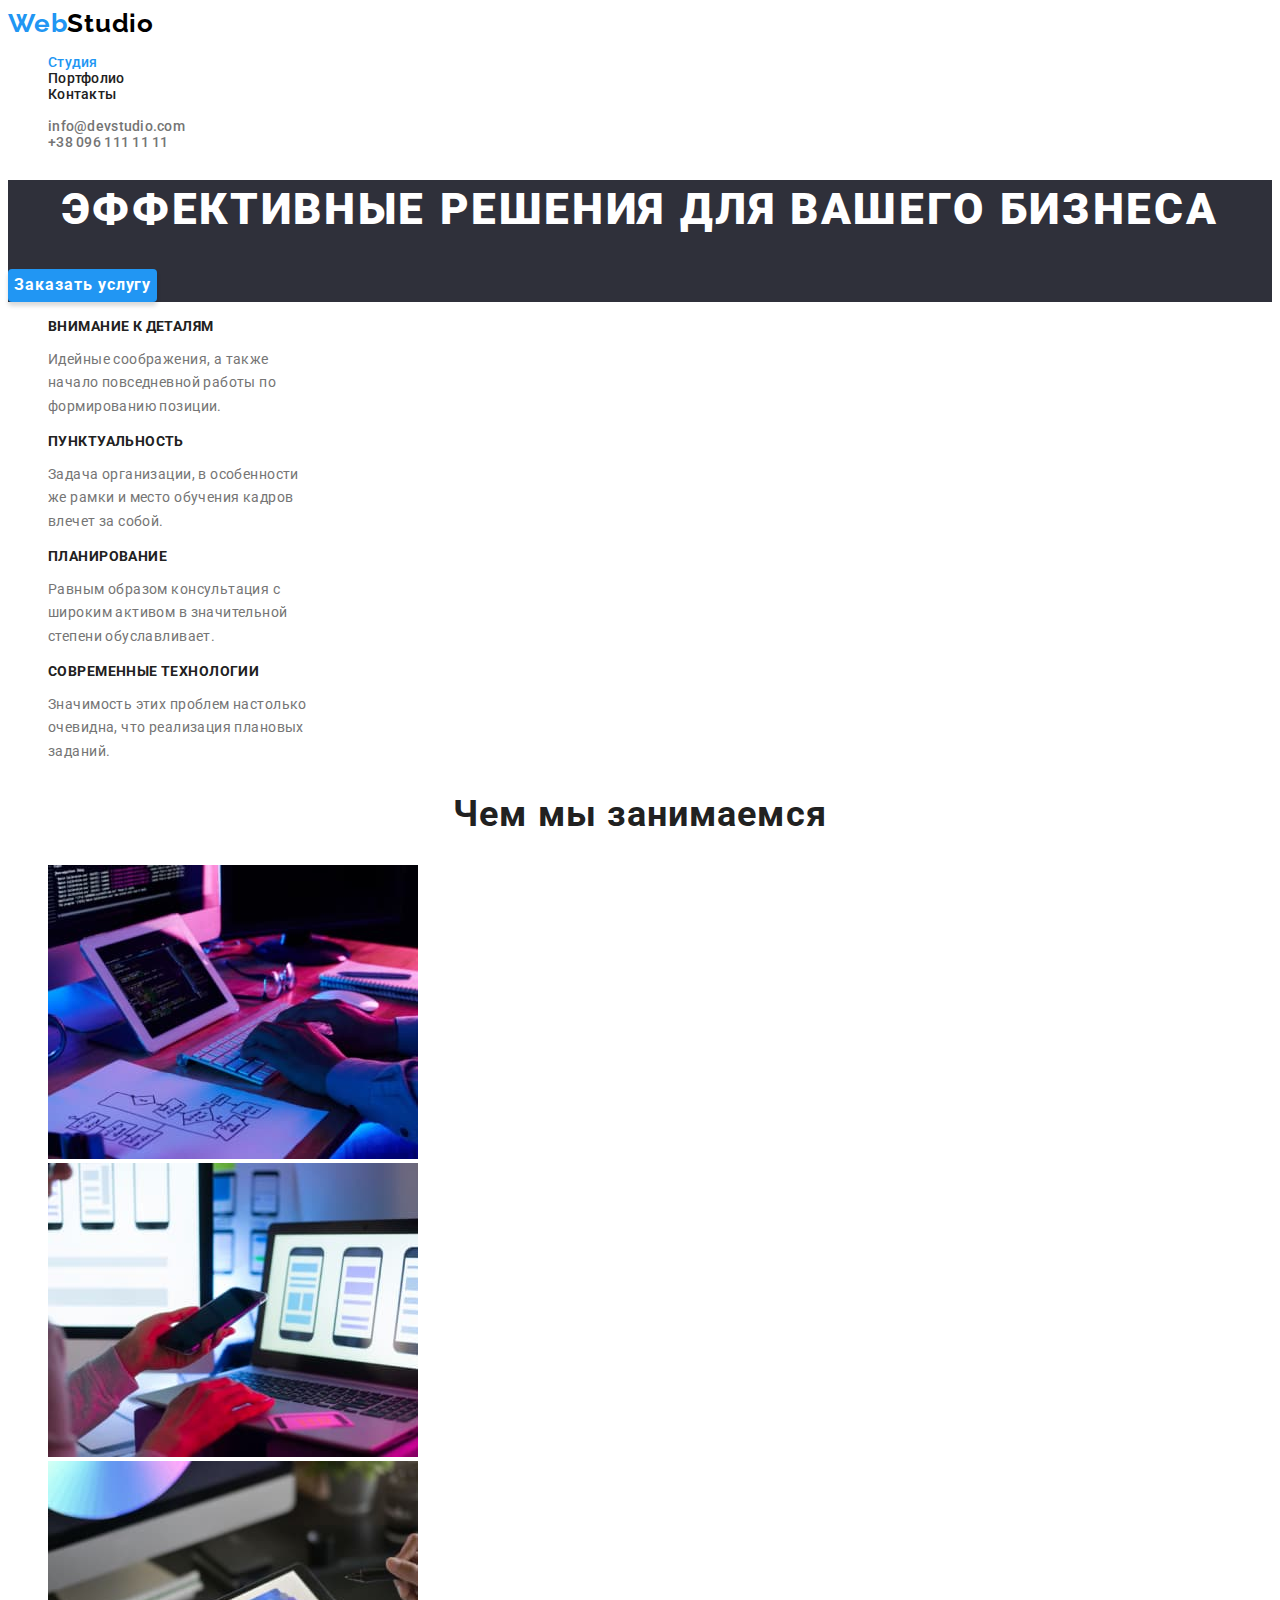
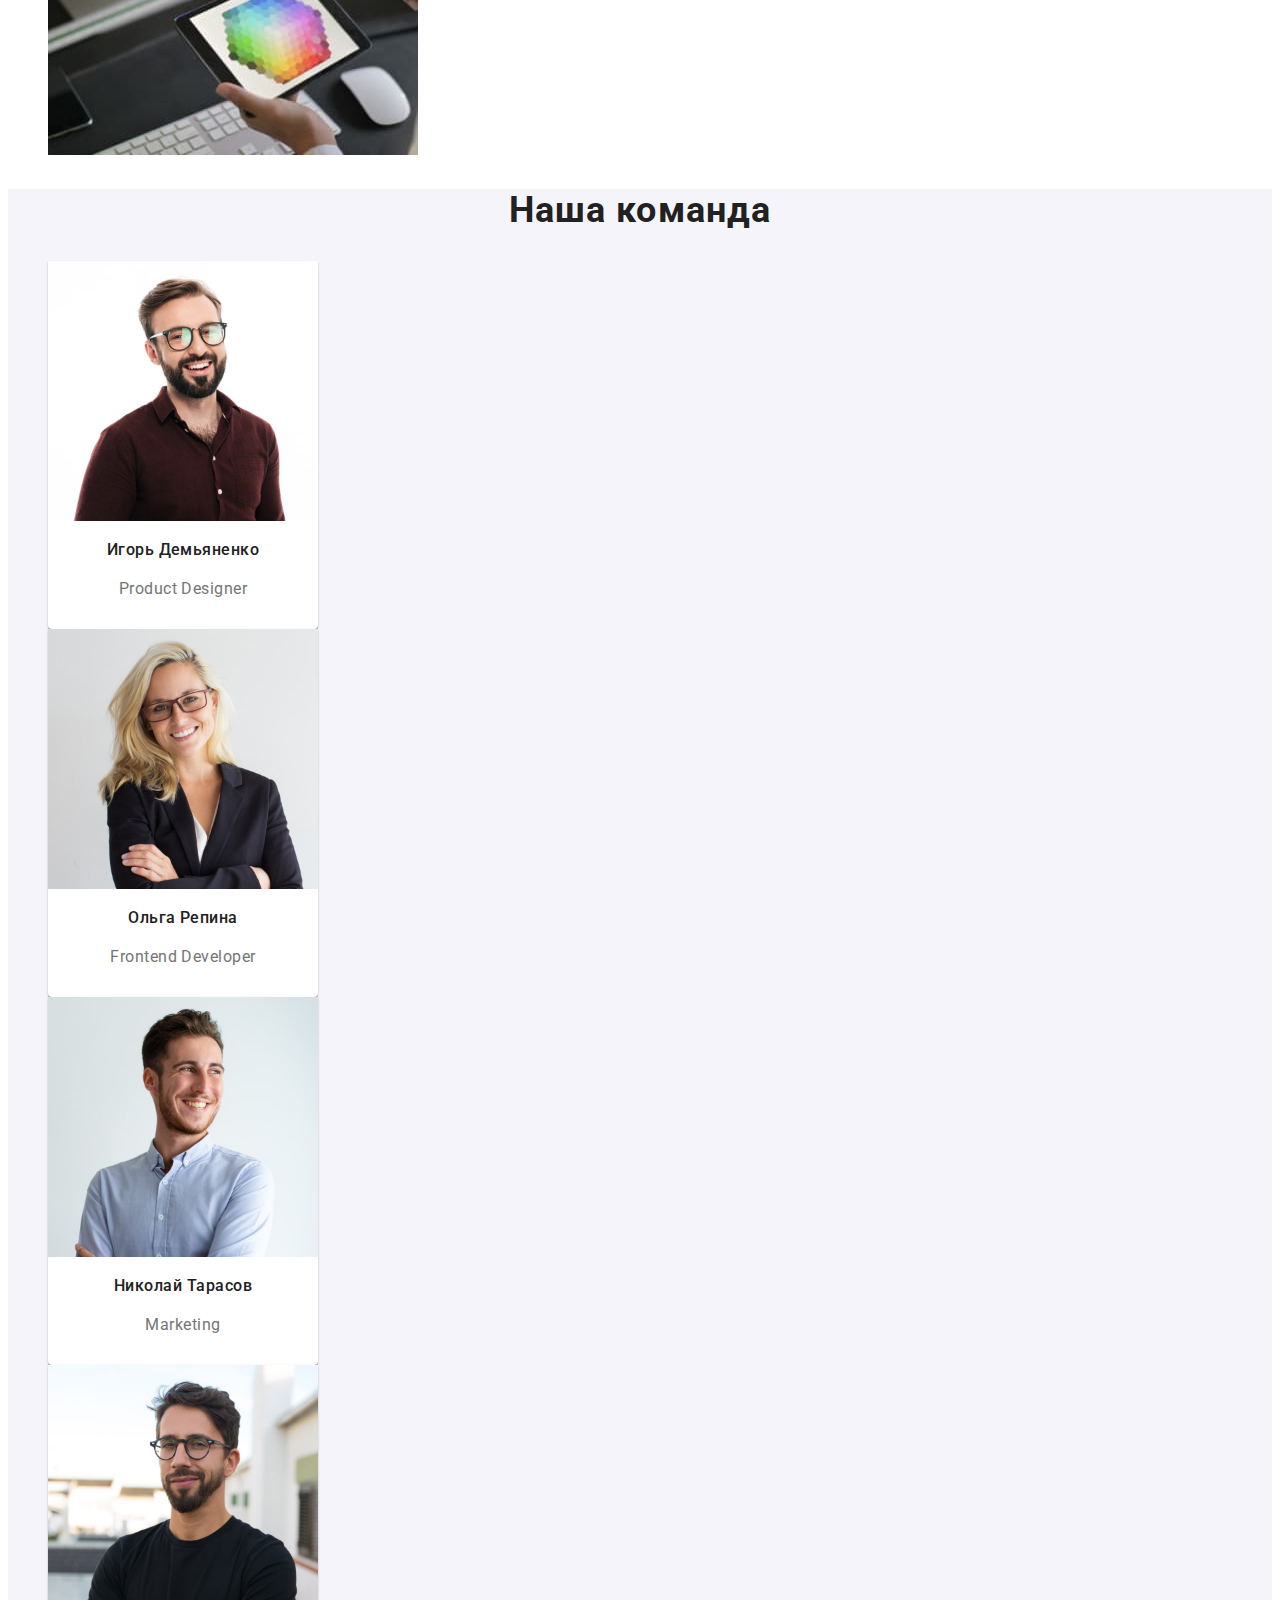
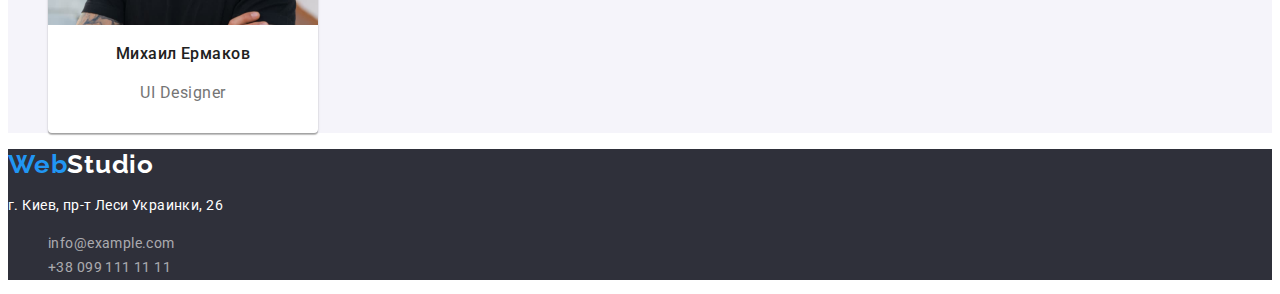
==== index.html @ 0492c848 "copy from HW-02" ====
<!DOCTYPE html>
<html lang="ru">
<head>
    <meta charset="UTF-8">
    <meta http-equiv="X-UA-Compatible" content="IE=edge">
    <meta name="viewport" content="width=device-width, initial-scale=1.0">
    <title>Document</title>
    <link rel="stylesheet" href="./css/styles.css">
    <!-- fonts -->
    <link rel="preconnect" href="https://fonts.googleapis.com">
    <link rel="preconnect" href="https://fonts.gstatic.com" crossorigin>
    <link href="https://fonts.googleapis.com/css2?family=Raleway:wght@700&family=Roboto:wght@400;500;700;900&display=swap"
        rel="stylesheet">
    <!-- CSS -->
    <link rel="stylesheet" href="./css/styles.css">
</head>

<body>
    <header class="page-header">
        <a class="logo link" href="./index.html">Web<span style="color:#000000 ;">Studio</span></a>
        <nav class="header-nav">
            <ul class="header-list list">
                <li class="header-list-items"><a class="current-page link" href="./index.html">Студия</a></li>
                <li class="header-list-items"><a class="pages-links link" href="./portfolio.html">Портфолио</a></li>
                <li class="header-list-items"><a class="pages-links link" href="">Контакты</a></li>
            </ul>
        </nav>
        
        <ul class="list">
            <li class="header-contacts"><a class="header-contacts-links link" href="mailto:info@devstudio.com">info@devstudio.com</a></li>
            <li class="header-contacts"><a class="header-contacts-links link" href="tel:+380961111111">+38 096 111 11 11</a></li>
        </ul>
    </header>

<!-- уникальный контент -->
    <main>
        <!-- шапка -->
        <section class="solution-block">
            <h1 class="main-title">Эффективные решения для вашего бизнеса</h1>
            <button class="btn" type="button">Заказать услугу</button>
        </section>

        <!-- особенности -->
        <section class="difference">
            <h2 hidden>Особенности</h2>
            <!-- провтичив напевно - не побачив на уроках, чим треба замінити hidden -->

            <ul class="difference-list list">
                <li class="difference-list-items">
                    <h3 class="difference-list-header">Внимание к деталям</h3>
                    <p class="difference-list-paragraph">Идейные соображения, а также начало повседневной работы по формированию позиции.</p>
                </li>
                <li class="difference-list-items">
                    <h3 class="difference-list-header">Пунктуальность</h3>
                    <p class="difference-list-paragraph">Задача организации, в особенности же рамки и место обучения кадров влечет за собой.</p>
                </li>
                <li class="difference-list-items">
                    <h3 class="difference-list-header">Планирование</h3>
                    <p class="difference-list-paragraph">Равным образом консультация с широким активом в значительной степени обуславливает.</p>
                </li>
                <li class="difference-list-items">
                    <h3 class="difference-list-header">Современные технологии</h3>
                    <p class="difference-list-paragraph">Значимость этих проблем настолько очевидна, что реализация плановых заданий.</p>
                </li>
            </ul>
        </section>

        <!-- чем мы занимаемся -->
        <section class="whatwedo">
            <h2 class="body-headers">Чем мы занимаемся</h2>
            <ul class="whatwedo-list list">
                <li class="whatwedo-list-items"><a href=""><img width="370" height="294" src="./images/mainpage/chemzanimaesya1.jpg"
                     alt="человек набирает код на компьютере"></a></li>
                <li class="whatwedo-list-items"><a href=""><img width="370" height="294" src="./images/mainpage/chemzanimaesya2.jpg"
                     alt="человек разрабатывает дизайн приложения для смартфона"></a></li>
                <li class="whatwedo-list-items"><a href=""><img width="370" height="294" src="./images/mainpage/chemzanimaesya3.jpg"
                     alt="человек подбирает на планшете цветовую гамму для дизайна"></a></li>
            </ul>
        </section>

        <!-- наша команда -->
        <section class="command">
        <h2 class="body-headers">Наша команда</h2>
            <ul class="command-list list">
                <li class="command-cards">
                    
                    <img width="270" height="260" src="./images/mainpage/main-comanda1-ID.jpg" alt="фото члена команды">
                    <h3 class="command-names">Игорь Демьяненко</h3>
                    <p class="command-proffession" lang="en">Product Designer</p>
                    
                </li>
                <li class="command-cards">
                    <img width="270" height="260" src="./images/mainpage/main-comanda2-OR.jpg" 
                        alt="фото члена команды">
                    <h3 class="command-names">Ольга Репина</h3>
                    <p class="command-proffession" lang="en">Frontend Developer</p>
                </li>
                <li class="command-cards">
                    <img width="270" height="260" src="./images/mainpage/main-comanda3-NT.jpg" 
                        alt="фото члена команды">
                    <h3 class="command-names">Николай Тарасов</h3>
                    <p class="command-proffession" lang="en">Marketing</p>
                </li>
                <li class="command-cards">
                    <img width="270" height="260" src="./images/mainpage/main-comanda4-ME.jpg" 
                        alt="фото члена команды">
                    <h3 class="command-names">Михаил Ермаков</h3>
                    <p class="command-proffession" lang="en">UI Designer</p>
                </li>
            </ul>
        </section>
    </main>


    <!-- футер -->
    <footer class="footer">
        <a class="logo link" href="./index.html">Web<span style="color:#FFFFFF">Studio</span></a>
        <address class="address">
            <p class="footer-address">г. Киев, пр-т Леси Украинки, 26</p>
            <ul class="footer-list list">
                <li><a class="footer-contacts link" href="mailto:info@example.com">info@example.com</a></li>
                <li><a class="footer-contacts link" href="tel:+380991111111">+38 099 111 11 11</a></li>
            </ul>
        </address>
    </footer>
    
</body>
</html>
---- css/styles.css ----
:root {
    /* text colors */
    --main-dark: #212121;
    --main-grey: #757575;
    --hover-focus: #2196F3;


    /* bg-colors */
    --header-footer: #2F303A;

    /* others */
}

body {
    font-family: Roboto, Raleway;
    background-color: white;
    /* треба було зазначити тільки "color" чи "background-color" також підійде? */
}

/* common styles start */
.link {
    text-decoration: none;
}

.link:hover {
    color: var(--hover-focus);
}

.list {
    list-style: none;
}

.current-page {
    color: #2196F3;
}

.pages-links {
    color: var(--main-dark);
}

.header-contacts {
    font-weight: 500;
    font-size: 14px;
    line-height: 1.14;
    letter-spacing: 0.02em;
    color: #757575;
}

.header-contacts-links {
    color: var(--main-grey);
}


.logo {
    font-family: 'Raleway';
    font-style: normal;
    font-weight: 700;
    font-size: 26px;
    line-height: 1.19;
    letter-spacing: 0.03em;
    color: #2196F3;
}


.header-list-items {
    font-weight: 500;
    font-size: 14px;
    line-height: 1.14;
    letter-spacing: 0.02em;
}





.solution-block,
.footer {
    background-color: var(--header-footer);
}

.main-title {
font-weight: 900;
font-size: 44px;
line-height: 1.36;
text-align: center;
letter-spacing: 0.06em;
text-transform: uppercase;

    color: #FFFFFF;
}

.btn {
    font-family: 'Roboto';
    font-style: normal;
    font-weight: 700;
    font-size: 16px;
    line-height: 1.88;
    align-items: center;
    text-align: center;
    letter-spacing: 0.06em;
    color: #FFFFFF;
    background-color: var(--hover-focus);
    border: none;
    box-shadow: 0px 4px 4px rgba(0, 0, 0, 0.15);
    border-radius: 4px;
    cursor: pointer;
}

.btn:hover,
.btn:focus,
.filters-btn:hover,
.filters-btn:focus {
    background-color: #188CE8;
}

.filters-btn {
    font-family: 'Roboto';
    font-style: normal;
    font-weight: 500;
    font-size: 16px;
    line-height: 1.62;
    text-align: center;
    letter-spacing: 0.03em;
    color: #212121;
    background-color: #F5F4FA;
    border-radius: 4px;
    border: none;
    cursor: pointer;
}

.filters-btn:hover,
.filters-btn:focus {
    color: #FFFFFF;
    ;
}

.difference-list-items {
    width: 270px;
    height: 101px;
}

.difference-list-header {
    font-weight: 700;
    font-size: 14px;
    line-height: 16px;
    letter-spacing: 0.03em;
    text-transform: uppercase;
    color: #212121;
}

.difference-list-paragraph {
    font-size: 14px;
    line-height: 1.71;
    letter-spacing: 0.03em;
    color: #757575;
}

.body-headers {
    font-weight: 700;
    font-size: 36px;
    line-height: 1.17;
    text-align: center;
    letter-spacing: 0.03em;

    color: #212121;
}

.command-names {
    font-weight: 500;
    font-size: 16px;
    line-height: 1.17;
    text-align: center;
    letter-spacing: 0.03em;
    color: #212121;
}

.command-proffession {
    font-size: 16px;
    line-height: 1.67;
    text-align: center;
    letter-spacing: 0.03em;
    color: #757575;
}

.command {
    background: #F5F4FA;
}

.command-cards {
    width: 270px;
    height: 368px;
    background: #FFFFFF;
    box-shadow: 0px 1px 3px rgba(0, 0, 0, 0.12), 0px 1px 1px rgba(0, 0, 0, 0.14), 0px 2px 1px rgba(0, 0, 0, 0.2);
    border-radius: 0px 0px 4px 4px;
}

.address {
    font-style: normal;
    font-size: 14px;
    line-height: 1.71;
    letter-spacing: 0.03em;
    color: #FFFFFF;
}

.footer-contacts {
    /* font-family: 'Roboto';
    font-style: normal; */
    /* font-weight: 400; */
    font-size: 14px;
    line-height: 1.71;
    letter-spacing: 0.03em;
    color: rgba(255, 255, 255, 0.6);
}

/* portfolio */
.proj-names {
    font-weight: 700;
    font-size: 18px;
    line-height: 2.00;
    letter-spacing: 0.06em;
    color: #212121;
}

.proj-descrtipions {
    font-size: 16px;
    line-height: 1.88;
    letter-spacing: 0.03em;
    color: #757575;
}
---- css/styles.css ----
:root {
    /* text colors */
    --main-dark: #212121;
    --main-grey: #757575;
    --hover-focus: #2196F3;


    /* bg-colors */
    --header-footer: #2F303A;

    /* others */
}

body {
    font-family: Roboto, Raleway;
    background-color: white;
    /* треба було зазначити тільки "color" чи "background-color" також підійде? */
}

/* common styles start */
.link {
    text-decoration: none;
}

.link:hover {
    color: var(--hover-focus);
}

.list {
    list-style: none;
}

.current-page {
    color: #2196F3;
}

.pages-links {
    color: var(--main-dark);
}

.header-contacts {
    font-weight: 500;
    font-size: 14px;
    line-height: 1.14;
    letter-spacing: 0.02em;
    color: #757575;
}

.header-contacts-links {
    color: var(--main-grey);
}


.logo {
    font-family: 'Raleway';
    font-style: normal;
    font-weight: 700;
    font-size: 26px;
    line-height: 1.19;
    letter-spacing: 0.03em;
    color: #2196F3;
}


.header-list-items {
    font-weight: 500;
    font-size: 14px;
    line-height: 1.14;
    letter-spacing: 0.02em;
}





.solution-block,
.footer {
    background-color: var(--header-footer);
}

.main-title {
font-weight: 900;
font-size: 44px;
line-height: 1.36;
text-align: center;
letter-spacing: 0.06em;
text-transform: uppercase;

    color: #FFFFFF;
}

.btn {
    font-family: 'Roboto';
    font-style: normal;
    font-weight: 700;
    font-size: 16px;
    line-height: 1.88;
    align-items: center;
    text-align: center;
    letter-spacing: 0.06em;
    color: #FFFFFF;
    background-color: var(--hover-focus);
    border: none;
    box-shadow: 0px 4px 4px rgba(0, 0, 0, 0.15);
    border-radius: 4px;
    cursor: pointer;
}

.btn:hover,
.btn:focus,
.filters-btn:hover,
.filters-btn:focus {
    background-color: #188CE8;
}

.filters-btn {
    font-family: 'Roboto';
    font-style: normal;
    font-weight: 500;
    font-size: 16px;
    line-height: 1.62;
    text-align: center;
    letter-spacing: 0.03em;
    color: #212121;
    background-color: #F5F4FA;
    border-radius: 4px;
    border: none;
    cursor: pointer;
}

.filters-btn:hover,
.filters-btn:focus {
    color: #FFFFFF;
    ;
}

.difference-list-items {
    width: 270px;
    height: 101px;
}

.difference-list-header {
    font-weight: 700;
    font-size: 14px;
    line-height: 16px;
    letter-spacing: 0.03em;
    text-transform: uppercase;
    color: #212121;
}

.difference-list-paragraph {
    font-size: 14px;
    line-height: 1.71;
    letter-spacing: 0.03em;
    color: #757575;
}

.body-headers {
    font-weight: 700;
    font-size: 36px;
    line-height: 1.17;
    text-align: center;
    letter-spacing: 0.03em;

    color: #212121;
}

.command-names {
    font-weight: 500;
    font-size: 16px;
    line-height: 1.17;
    text-align: center;
    letter-spacing: 0.03em;
    color: #212121;
}

.command-proffession {
    font-size: 16px;
    line-height: 1.67;
    text-align: center;
    letter-spacing: 0.03em;
    color: #757575;
}

.command {
    background: #F5F4FA;
}

.command-cards {
    width: 270px;
    height: 368px;
    background: #FFFFFF;
    box-shadow: 0px 1px 3px rgba(0, 0, 0, 0.12), 0px 1px 1px rgba(0, 0, 0, 0.14), 0px 2px 1px rgba(0, 0, 0, 0.2);
    border-radius: 0px 0px 4px 4px;
}

.address {
    font-style: normal;
    font-size: 14px;
    line-height: 1.71;
    letter-spacing: 0.03em;
    color: #FFFFFF;
}

.footer-contacts {
    /* font-family: 'Roboto';
    font-style: normal; */
    /* font-weight: 400; */
    font-size: 14px;
    line-height: 1.71;
    letter-spacing: 0.03em;
    color: rgba(255, 255, 255, 0.6);
}

/* portfolio */
.proj-names {
    font-weight: 700;
    font-size: 18px;
    line-height: 2.00;
    letter-spacing: 0.06em;
    color: #212121;
}

.proj-descrtipions {
    font-size: 16px;
    line-height: 1.88;
    letter-spacing: 0.03em;
    color: #757575;
}
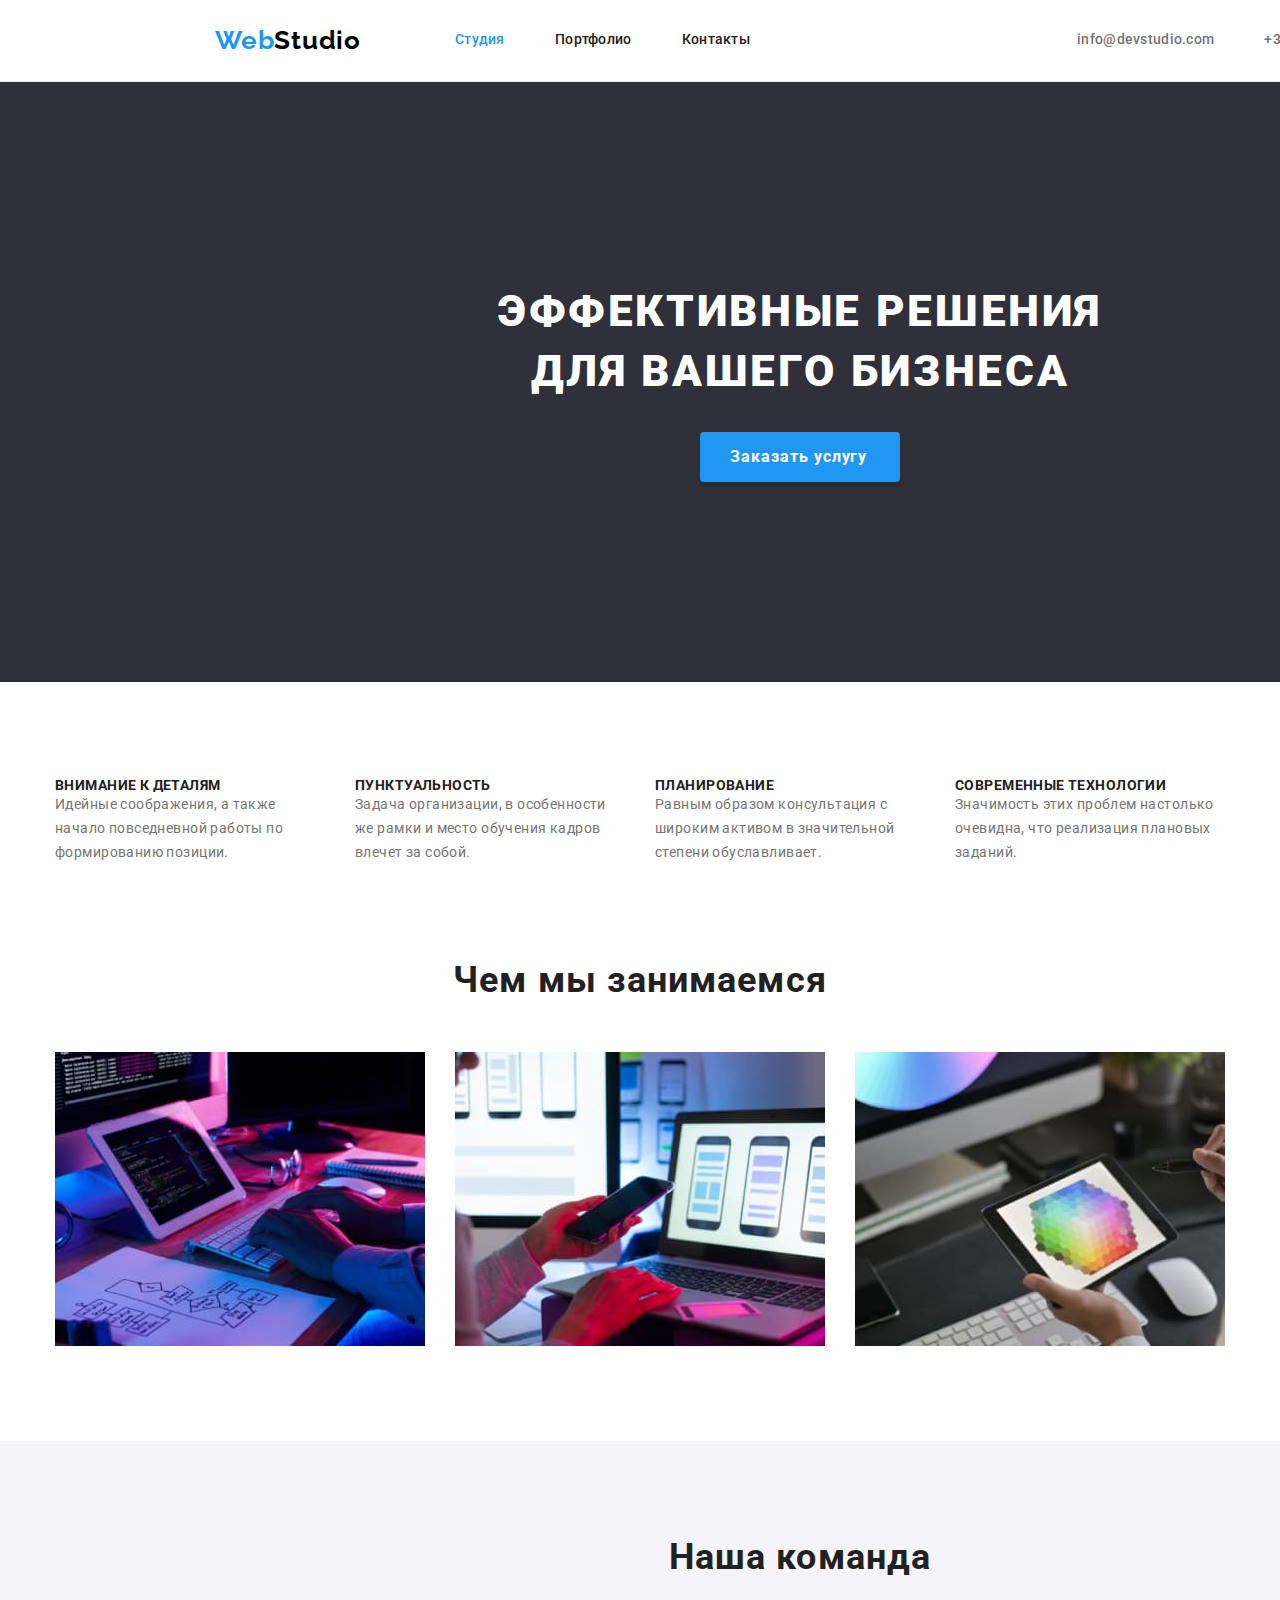
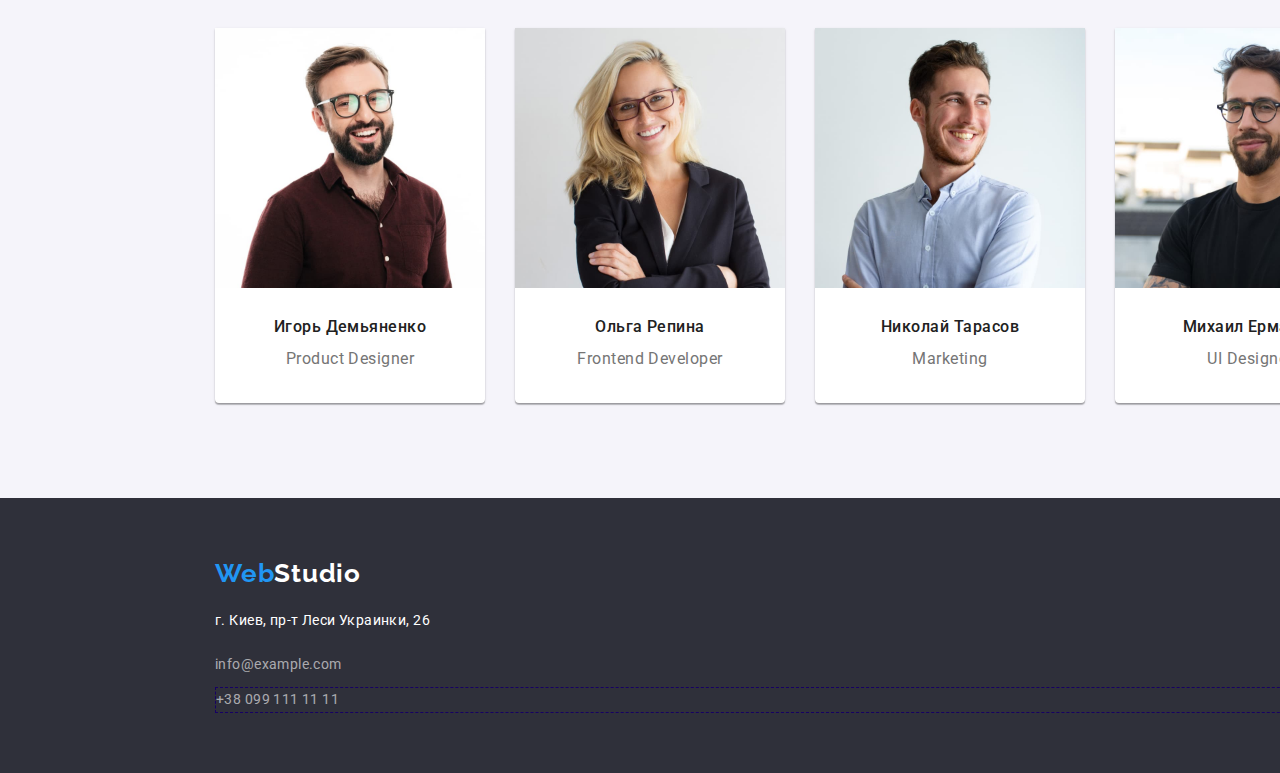
==== commit b06f2ad0: "rev.1" ====
--- a/index.html
+++ b/index.html
@@ -11,25 +11,29 @@
     <link rel="preconnect" href="https://fonts.gstatic.com" crossorigin>
     <link href="https://fonts.googleapis.com/css2?family=Raleway:wght@700&family=Roboto:wght@400;500;700;900&display=swap"
         rel="stylesheet">
-    <!-- CSS -->
+    <!-- Normalize CSS -->
+    <link rel="stylesheet" href="https://cdn.jsdelivr.net/npm/modern-normalize@1.1.0/modern-normalize.min.css" />
+    <!-- my CSS -->
     <link rel="stylesheet" href="./css/styles.css">
 </head>
 
 <body>
     <header class="page-header">
-        <a class="logo link" href="./index.html">Web<span style="color:#000000 ;">Studio</span></a>
-        <nav class="header-nav">
-            <ul class="header-list list">
-                <li class="header-list-items"><a class="current-page link" href="./index.html">Студия</a></li>
-                <li class="header-list-items"><a class="pages-links link" href="./portfolio.html">Портфолио</a></li>
-                <li class="header-list-items"><a class="pages-links link" href="">Контакты</a></li>
-            </ul>
-        </nav>
+        <div class="container header-container">
+            <a class="logo link" href="./index.html">Web<span style="color:#000000 ;">Studio</span></a>
+            <nav class="header-nav">
+                <ul class="header-list list">
+                    <li class="header-list-items"><a class="current-page link" href="./index.html">Студия</a></li>
+                    <li class="header-list-items"><a class="pages-links link" href="./portfolio.html">Портфолио</a></li>
+                    <li class="header-list-items"><a class="pages-links link" href="">Контакты</a></li>
+                </ul>
+            </nav>
         
-        <ul class="list">
+        <ul class="header-mail-tel list">
             <li class="header-contacts"><a class="header-contacts-links link" href="mailto:info@devstudio.com">info@devstudio.com</a></li>
             <li class="header-contacts"><a class="header-contacts-links link" href="tel:+380961111111">+38 096 111 11 11</a></li>
         </ul>
+        </div>
     </header>
 
 <!-- уникальный контент -->
@@ -41,11 +45,10 @@
         </section>
 
         <!-- особенности -->
-        <section class="difference">
+        <section class="container body-sections">
             <h2 hidden>Особенности</h2>
-            <!-- провтичив напевно - не побачив на уроках, чим треба замінити hidden -->
 
-            <ul class="difference-list list">
+            <ul class="container difference-list list">
                 <li class="difference-list-items">
                     <h3 class="difference-list-header">Внимание к деталям</h3>
                     <p class="difference-list-paragraph">Идейные соображения, а также начало повседневной работы по формированию позиции.</p>
@@ -66,7 +69,7 @@
         </section>
 
         <!-- чем мы занимаемся -->
-        <section class="whatwedo">
+        <section class="container whatwedo body-sections">
             <h2 class="body-headers">Чем мы занимаемся</h2>
             <ul class="whatwedo-list list">
                 <li class="whatwedo-list-items"><a href=""><img width="370" height="294" src="./images/mainpage/chemzanimaesya1.jpg"
@@ -79,49 +82,55 @@
         </section>
 
         <!-- наша команда -->
-        <section class="command">
-        <h2 class="body-headers">Наша команда</h2>
-            <ul class="command-list list">
-                <li class="command-cards">
-                    
-                    <img width="270" height="260" src="./images/mainpage/main-comanda1-ID.jpg" alt="фото члена команды">
-                    <h3 class="command-names">Игорь Демьяненко</h3>
-                    <p class="command-proffession" lang="en">Product Designer</p>
-                    
-                </li>
-                <li class="command-cards">
-                    <img width="270" height="260" src="./images/mainpage/main-comanda2-OR.jpg" 
-                        alt="фото члена команды">
-                    <h3 class="command-names">Ольга Репина</h3>
-                    <p class="command-proffession" lang="en">Frontend Developer</p>
-                </li>
-                <li class="command-cards">
-                    <img width="270" height="260" src="./images/mainpage/main-comanda3-NT.jpg" 
-                        alt="фото члена команды">
-                    <h3 class="command-names">Николай Тарасов</h3>
-                    <p class="command-proffession" lang="en">Marketing</p>
-                </li>
-                <li class="command-cards">
-                    <img width="270" height="260" src="./images/mainpage/main-comanda4-ME.jpg" 
-                        alt="фото члена команды">
-                    <h3 class="command-names">Михаил Ермаков</h3>
-                    <p class="command-proffession" lang="en">UI Designer</p>
-                </li>
-            </ul>
+        <section class="command body-sections">
+            <div class="command-block container">
+                <h2 class="body-headers">Наша команда</h2>
+                    <ul class="command-list list">
+                        <li class="command-cards">
+                            
+                            <img width="270" height="260" src="./images/mainpage/main-comanda1-ID.jpg" alt="фото члена команды">
+                            <h3 class="command-names">Игорь Демьяненко</h3>
+                            <p class="command-proffession" lang="en">Product Designer</p>
+                            
+                        </li>
+                        <li class="command-cards">
+                            <img width="270" height="260" src="./images/mainpage/main-comanda2-OR.jpg" 
+                                alt="фото члена команды">
+                            <h3 class="command-names">Ольга Репина</h3>
+                            <p class="command-proffession" lang="en">Frontend Developer</p>
+                        </li>
+                        <li class="command-cards">
+                            <img width="270" height="260" src="./images/mainpage/main-comanda3-NT.jpg" 
+                                alt="фото члена команды">
+                            <h3 class="command-names">Николай Тарасов</h3>
+                            <p class="command-proffession" lang="en">Marketing</p>
+                        </li>
+                        <li class="command-cards">
+                            <img width="270" height="260" src="./images/mainpage/main-comanda4-ME.jpg" 
+                                alt="фото члена команды">
+                            <h3 class="command-names">Михаил Ермаков</h3>
+                            <p class="command-proffession" lang="en">UI Designer</p>
+                        </li>
+                    </ul>
+            </div>
         </section>
     </main>
 
 
     <!-- футер -->
     <footer class="footer">
-        <a class="logo link" href="./index.html">Web<span style="color:#FFFFFF">Studio</span></a>
-        <address class="address">
-            <p class="footer-address">г. Киев, пр-т Леси Украинки, 26</p>
-            <ul class="footer-list list">
-                <li><a class="footer-contacts link" href="mailto:info@example.com">info@example.com</a></li>
-                <li><a class="footer-contacts link" href="tel:+380991111111">+38 099 111 11 11</a></li>
-            </ul>
-        </address>
+        <div class="footer-content container">
+            <a class="logo link" href="./index.html">Web<span style="color:#FFFFFF">Studio</span></a>
+                <div class="address-content container">
+                    <address class="address">
+                        <p class="footer-address">г. Киев, пр-т Леси Украинки, 26</p>
+                        <ul class="footer-list list">
+                            <li class="footer-contacts-el"><a class="footer-contacts link" href="mailto:info@example.com">info@example.com</a></li>
+                            <li class="footer-contacts-el"><a class="footer-contacts link" href="tel:+380991111111">+38 099 111 11 11</a></li>
+                        </ul>
+                    </address>
+                </div>
+        </div>
     </footer>
     
 </body>
--- a/css/styles.css
+++ b/css/styles.css
@@ -4,11 +4,16 @@
     --main-grey: #757575;
     --hover-focus: #2196F3;
 
-
     /* bg-colors */
     --header-footer: #2F303A;
 
     /* others */
+    /* для сітки% */
+    /* кількість карток в рядку */
+    --items: 3;
+    /* відступи між картками */
+    --indent: 30px;
+
 }
 
 body {
@@ -17,6 +22,44 @@
     /* треба було зазначити тільки "color" чи "background-color" також підійде? */
 }
 
+/* reset */
+h1,
+h2,
+h3,
+h4,
+p {
+	margin: 0;
+}
+
+img {
+	display: block;
+	max-width: 100%;
+	height: auto;
+}
+
+
+.container {
+    display: flex;
+	width: 1200px;
+	padding-left: 15px;
+	padding-right: 15px;
+	margin-left: auto;
+	margin-right: auto;
+	/* outline: 1px solid red; */
+}
+.header-container {
+	display: flex;
+	align-items: center;
+    /* outline: 1px solid red; */
+	margin-left: auto;
+	margin-right: auto;
+    width: 1600px;
+    padding: 25px 215px;
+    border-bottom: 1px solid #ECECEC;
+
+}
+
+
 /* common styles start */
 .link {
     text-decoration: none;
@@ -28,6 +71,8 @@
 
 .list {
     list-style: none;
+    padding: 0px;
+    margin: 0px;
 }
 
 .current-page {
@@ -38,20 +83,10 @@
     color: var(--main-dark);
 }
 
-.header-contacts {
-    font-weight: 500;
-    font-size: 14px;
-    line-height: 1.14;
-    letter-spacing: 0.02em;
-    color: #757575;
-}
-
-.header-contacts-links {
-    color: var(--main-grey);
-}
-
 
 .logo {
+    display: flex;
+    width: 145px;
     font-family: 'Raleway';
     font-style: normal;
     font-weight: 700;
@@ -62,34 +97,71 @@
 }
 
 
-.header-list-items {
+/* .header-nav, */
+.header-list {
+    display: flex;
+    justify-content: space-between;
+    padding: 0px;
+    width: 295px;
+    margin-left: 95px;
+    /* border: 1px dashed darkgreen; */
+    }
+
+
+.header-mail-tel {
+    display: flex; 
+    padding: 0px;
+    margin-left: auto;
+    margin-right: 0px;
+    justify-content: space-between;
+}
+
+.header-contacts {
+    display: flex;
     font-weight: 500;
     font-size: 14px;
     line-height: 1.14;
     letter-spacing: 0.02em;
-}
-
-
-
-
-
-.solution-block,
-.footer {
-    background-color: var(--header-footer);
-}
-
-.main-title {
-font-weight: 900;
-font-size: 44px;
-line-height: 1.36;
-text-align: center;
-letter-spacing: 0.06em;
-text-transform: uppercase;
-
-    color: #FFFFFF;
-}
+    color: #757575;
+}
+
+.header-contacts-links {
+    color: var(--main-grey);
+    min-width: max-content;
+}
+
+.header-contacts:not(:last-child) {
+    margin-right: 50px;
+    /* border: 1px dashed darkgreen; */
+}
+.header-contacts:last-child {
+    margin-right: 0px;
+    /* border: 1px dashed darkgreen; */
+}
+
+.header-list-items {
+    display: flex;
+    font-weight: 500;
+    font-size: 14px;
+    line-height: 1.14;
+    letter-spacing: 0.02em;
+}
+
+
+.solution-block {
+    display: flex;
+    flex-direction: column;
+    width: 1600px;
+    padding: 200px 450px;
+    align-items: center;
+    justify-content: stretch;
+    margin-left: auto;
+	margin-right: auto;
+}
+
 
 .btn {
+    display: flex;
     font-family: 'Roboto';
     font-style: normal;
     font-weight: 700;
@@ -104,7 +176,29 @@
     box-shadow: 0px 4px 4px rgba(0, 0, 0, 0.15);
     border-radius: 4px;
     cursor: pointer;
-}
+    min-width: 200px;
+    max-width: max-content;
+    padding: 10px 30px;
+    position: relative;
+}
+
+.solution-block,
+.footer {
+    background-color: var(--header-footer);
+}
+
+.main-title {
+    font-weight: 900;
+    font-size: 44px;
+    line-height: 1.36;
+    text-align: center;
+    letter-spacing: 0.06em;
+    text-transform: uppercase;
+    margin-top: 0px;
+    margin-bottom: 30px;
+    color: #FFFFFF;
+}
+
 
 .btn:hover,
 .btn:focus,
@@ -134,9 +228,21 @@
     ;
 }
 
+.body-sections{
+    margin-top: 95px;
+}
+
+.difference-list {
+    display: flex;
+    padding: 0px;
+    margin-bottom: 0px;
+    justify-content: space-between;
+}
+
 .difference-list-items {
+    display: flex;
+    flex-direction: column;
     width: 270px;
-    height: 101px;
 }
 
 .difference-list-header {
@@ -153,6 +259,40 @@
     line-height: 1.71;
     letter-spacing: 0.03em;
     color: #757575;
+}
+
+.whatwedo {
+    display: flex;
+    flex-direction: column;
+}
+
+.whatwedo-list {
+    display: flex;
+    justify-content: space-between;
+    margin-top: 50px;
+    margin-bottom: 0px;
+}
+
+.command {
+    display: flex;
+    flex-direction: column;
+    width: 1600px;
+    padding: 95px 0px;
+    align-items: center;
+    justify-content: stretch;
+    margin-left: auto;
+	margin-right: auto;
+}
+
+.command-block {
+    display: flex;
+    flex-direction: column;
+}
+
+.command-list {
+    display: flex;
+    margin-top: 50px;
+    justify-content: space-between;
 }
 
 .body-headers {
@@ -161,7 +301,6 @@
     line-height: 1.17;
     text-align: center;
     letter-spacing: 0.03em;
-
     color: #212121;
 }
 
@@ -172,6 +311,8 @@
     text-align: center;
     letter-spacing: 0.03em;
     color: #212121;
+    margin-top: 30px;
+    margin-bottom: 10px;
 }
 
 .command-proffession {
@@ -180,6 +321,7 @@
     text-align: center;
     letter-spacing: 0.03em;
     color: #757575;
+    margin-bottom: 30px;
 }
 
 .command {
@@ -188,13 +330,14 @@
 
 .command-cards {
     width: 270px;
-    height: 368px;
     background: #FFFFFF;
     box-shadow: 0px 1px 3px rgba(0, 0, 0, 0.12), 0px 1px 1px rgba(0, 0, 0, 0.14), 0px 2px 1px rgba(0, 0, 0, 0.2);
     border-radius: 0px 0px 4px 4px;
 }
 
 .address {
+    display: flex;
+    flex-direction: column;
     font-style: normal;
     font-size: 14px;
     line-height: 1.71;
@@ -202,17 +345,92 @@
     color: #FFFFFF;
 }
 
+.address-content {
+    display: flex;
+    flex-direction: column;
+    margin-top: 20px;
+    padding: 0px;
+}
+
+.footer {
+display: flex;
+flex-direction: column;
+width: 1600px;
+margin-left: auto;
+margin-right: auto;
+padding-top: 60px;
+padding-bottom: 60px;
+}
+
+.footer-content {
+    display: flex;
+    flex-direction: column;
+    max-width: max-content;
+}
+
 .footer-contacts {
-    /* font-family: 'Roboto';
-    font-style: normal; */
-    /* font-weight: 400; */
+    display: flex;
     font-size: 14px;
     line-height: 1.71;
     letter-spacing: 0.03em;
     color: rgba(255, 255, 255, 0.6);
-}
+    /* border: 1px dashed darkgreen; */
+}
+
+.footer-contacts-el:last-child {
+    margin-top: 10px;
+    border: 1px dashed rgb(22, 0, 100);
+}
+
+
+.footer-list {
+    margin-top: 20px;
+}
+
+
 
 /* portfolio */
+
+.portfolio-main-block {
+    display: flex;
+    flex-direction: column;
+    margin-top: 95px;
+}
+
+.portfolio-buttons {
+    display: flex;
+    position: relative;
+    min-width: 610px;
+    max-width: min-content;
+    margin-left: auto;
+    margin-right: auto;
+    justify-content: space-between;
+    padding-bottom: 16px;
+}
+
+.filters-btn {
+    padding: 6px 22px;
+    /* margin-bottom: 35px; */
+}
+
+.proj-cards {
+    display: flex;
+    /* margin-top: 35px; */
+}
+
+.cards-netting {
+    display: flex;
+    flex-wrap: wrap;
+    margin: calc(-1 * var(--indent) / 2);
+    margin-top: 35px;
+    margin-bottom: 95px;
+  }
+  .card-netting-item {
+    display: flex;
+    flex-direction: column;
+    flex-basis: calc((100% - var(--indent) * var(--items)) / var(--items));
+    margin: calc(var(--indent) / 2);
+  }
 .proj-names {
     font-weight: 700;
     font-size: 18px;
@@ -221,6 +439,12 @@
     color: #212121;
 }
 
+.cards-text {
+    display: flex;
+    flex-direction: column;
+    padding: 20px 24px;
+}
+
 .proj-descrtipions {
     font-size: 16px;
     line-height: 1.88;
--- a/css/styles.css
+++ b/css/styles.css
@@ -4,11 +4,16 @@
     --main-grey: #757575;
     --hover-focus: #2196F3;
 
-
     /* bg-colors */
     --header-footer: #2F303A;
 
     /* others */
+    /* для сітки% */
+    /* кількість карток в рядку */
+    --items: 3;
+    /* відступи між картками */
+    --indent: 30px;
+
 }
 
 body {
@@ -17,6 +22,44 @@
     /* треба було зазначити тільки "color" чи "background-color" також підійде? */
 }
 
+/* reset */
+h1,
+h2,
+h3,
+h4,
+p {
+	margin: 0;
+}
+
+img {
+	display: block;
+	max-width: 100%;
+	height: auto;
+}
+
+
+.container {
+    display: flex;
+	width: 1200px;
+	padding-left: 15px;
+	padding-right: 15px;
+	margin-left: auto;
+	margin-right: auto;
+	/* outline: 1px solid red; */
+}
+.header-container {
+	display: flex;
+	align-items: center;
+    /* outline: 1px solid red; */
+	margin-left: auto;
+	margin-right: auto;
+    width: 1600px;
+    padding: 25px 215px;
+    border-bottom: 1px solid #ECECEC;
+
+}
+
+
 /* common styles start */
 .link {
     text-decoration: none;
@@ -28,6 +71,8 @@
 
 .list {
     list-style: none;
+    padding: 0px;
+    margin: 0px;
 }
 
 .current-page {
@@ -38,20 +83,10 @@
     color: var(--main-dark);
 }
 
-.header-contacts {
-    font-weight: 500;
-    font-size: 14px;
-    line-height: 1.14;
-    letter-spacing: 0.02em;
-    color: #757575;
-}
-
-.header-contacts-links {
-    color: var(--main-grey);
-}
-
 
 .logo {
+    display: flex;
+    width: 145px;
     font-family: 'Raleway';
     font-style: normal;
     font-weight: 700;
@@ -62,34 +97,71 @@
 }
 
 
-.header-list-items {
+/* .header-nav, */
+.header-list {
+    display: flex;
+    justify-content: space-between;
+    padding: 0px;
+    width: 295px;
+    margin-left: 95px;
+    /* border: 1px dashed darkgreen; */
+    }
+
+
+.header-mail-tel {
+    display: flex; 
+    padding: 0px;
+    margin-left: auto;
+    margin-right: 0px;
+    justify-content: space-between;
+}
+
+.header-contacts {
+    display: flex;
     font-weight: 500;
     font-size: 14px;
     line-height: 1.14;
     letter-spacing: 0.02em;
-}
-
-
-
-
-
-.solution-block,
-.footer {
-    background-color: var(--header-footer);
-}
-
-.main-title {
-font-weight: 900;
-font-size: 44px;
-line-height: 1.36;
-text-align: center;
-letter-spacing: 0.06em;
-text-transform: uppercase;
-
-    color: #FFFFFF;
-}
+    color: #757575;
+}
+
+.header-contacts-links {
+    color: var(--main-grey);
+    min-width: max-content;
+}
+
+.header-contacts:not(:last-child) {
+    margin-right: 50px;
+    /* border: 1px dashed darkgreen; */
+}
+.header-contacts:last-child {
+    margin-right: 0px;
+    /* border: 1px dashed darkgreen; */
+}
+
+.header-list-items {
+    display: flex;
+    font-weight: 500;
+    font-size: 14px;
+    line-height: 1.14;
+    letter-spacing: 0.02em;
+}
+
+
+.solution-block {
+    display: flex;
+    flex-direction: column;
+    width: 1600px;
+    padding: 200px 450px;
+    align-items: center;
+    justify-content: stretch;
+    margin-left: auto;
+	margin-right: auto;
+}
+
 
 .btn {
+    display: flex;
     font-family: 'Roboto';
     font-style: normal;
     font-weight: 700;
@@ -104,7 +176,29 @@
     box-shadow: 0px 4px 4px rgba(0, 0, 0, 0.15);
     border-radius: 4px;
     cursor: pointer;
-}
+    min-width: 200px;
+    max-width: max-content;
+    padding: 10px 30px;
+    position: relative;
+}
+
+.solution-block,
+.footer {
+    background-color: var(--header-footer);
+}
+
+.main-title {
+    font-weight: 900;
+    font-size: 44px;
+    line-height: 1.36;
+    text-align: center;
+    letter-spacing: 0.06em;
+    text-transform: uppercase;
+    margin-top: 0px;
+    margin-bottom: 30px;
+    color: #FFFFFF;
+}
+
 
 .btn:hover,
 .btn:focus,
@@ -134,9 +228,21 @@
     ;
 }
 
+.body-sections{
+    margin-top: 95px;
+}
+
+.difference-list {
+    display: flex;
+    padding: 0px;
+    margin-bottom: 0px;
+    justify-content: space-between;
+}
+
 .difference-list-items {
+    display: flex;
+    flex-direction: column;
     width: 270px;
-    height: 101px;
 }
 
 .difference-list-header {
@@ -153,6 +259,40 @@
     line-height: 1.71;
     letter-spacing: 0.03em;
     color: #757575;
+}
+
+.whatwedo {
+    display: flex;
+    flex-direction: column;
+}
+
+.whatwedo-list {
+    display: flex;
+    justify-content: space-between;
+    margin-top: 50px;
+    margin-bottom: 0px;
+}
+
+.command {
+    display: flex;
+    flex-direction: column;
+    width: 1600px;
+    padding: 95px 0px;
+    align-items: center;
+    justify-content: stretch;
+    margin-left: auto;
+	margin-right: auto;
+}
+
+.command-block {
+    display: flex;
+    flex-direction: column;
+}
+
+.command-list {
+    display: flex;
+    margin-top: 50px;
+    justify-content: space-between;
 }
 
 .body-headers {
@@ -161,7 +301,6 @@
     line-height: 1.17;
     text-align: center;
     letter-spacing: 0.03em;
-
     color: #212121;
 }
 
@@ -172,6 +311,8 @@
     text-align: center;
     letter-spacing: 0.03em;
     color: #212121;
+    margin-top: 30px;
+    margin-bottom: 10px;
 }
 
 .command-proffession {
@@ -180,6 +321,7 @@
     text-align: center;
     letter-spacing: 0.03em;
     color: #757575;
+    margin-bottom: 30px;
 }
 
 .command {
@@ -188,13 +330,14 @@
 
 .command-cards {
     width: 270px;
-    height: 368px;
     background: #FFFFFF;
     box-shadow: 0px 1px 3px rgba(0, 0, 0, 0.12), 0px 1px 1px rgba(0, 0, 0, 0.14), 0px 2px 1px rgba(0, 0, 0, 0.2);
     border-radius: 0px 0px 4px 4px;
 }
 
 .address {
+    display: flex;
+    flex-direction: column;
     font-style: normal;
     font-size: 14px;
     line-height: 1.71;
@@ -202,17 +345,92 @@
     color: #FFFFFF;
 }
 
+.address-content {
+    display: flex;
+    flex-direction: column;
+    margin-top: 20px;
+    padding: 0px;
+}
+
+.footer {
+display: flex;
+flex-direction: column;
+width: 1600px;
+margin-left: auto;
+margin-right: auto;
+padding-top: 60px;
+padding-bottom: 60px;
+}
+
+.footer-content {
+    display: flex;
+    flex-direction: column;
+    max-width: max-content;
+}
+
 .footer-contacts {
-    /* font-family: 'Roboto';
-    font-style: normal; */
-    /* font-weight: 400; */
+    display: flex;
     font-size: 14px;
     line-height: 1.71;
     letter-spacing: 0.03em;
     color: rgba(255, 255, 255, 0.6);
-}
+    /* border: 1px dashed darkgreen; */
+}
+
+.footer-contacts-el:last-child {
+    margin-top: 10px;
+    border: 1px dashed rgb(22, 0, 100);
+}
+
+
+.footer-list {
+    margin-top: 20px;
+}
+
+
 
 /* portfolio */
+
+.portfolio-main-block {
+    display: flex;
+    flex-direction: column;
+    margin-top: 95px;
+}
+
+.portfolio-buttons {
+    display: flex;
+    position: relative;
+    min-width: 610px;
+    max-width: min-content;
+    margin-left: auto;
+    margin-right: auto;
+    justify-content: space-between;
+    padding-bottom: 16px;
+}
+
+.filters-btn {
+    padding: 6px 22px;
+    /* margin-bottom: 35px; */
+}
+
+.proj-cards {
+    display: flex;
+    /* margin-top: 35px; */
+}
+
+.cards-netting {
+    display: flex;
+    flex-wrap: wrap;
+    margin: calc(-1 * var(--indent) / 2);
+    margin-top: 35px;
+    margin-bottom: 95px;
+  }
+  .card-netting-item {
+    display: flex;
+    flex-direction: column;
+    flex-basis: calc((100% - var(--indent) * var(--items)) / var(--items));
+    margin: calc(var(--indent) / 2);
+  }
 .proj-names {
     font-weight: 700;
     font-size: 18px;
@@ -221,6 +439,12 @@
     color: #212121;
 }
 
+.cards-text {
+    display: flex;
+    flex-direction: column;
+    padding: 20px 24px;
+}
+
 .proj-descrtipions {
     font-size: 16px;
     line-height: 1.88;
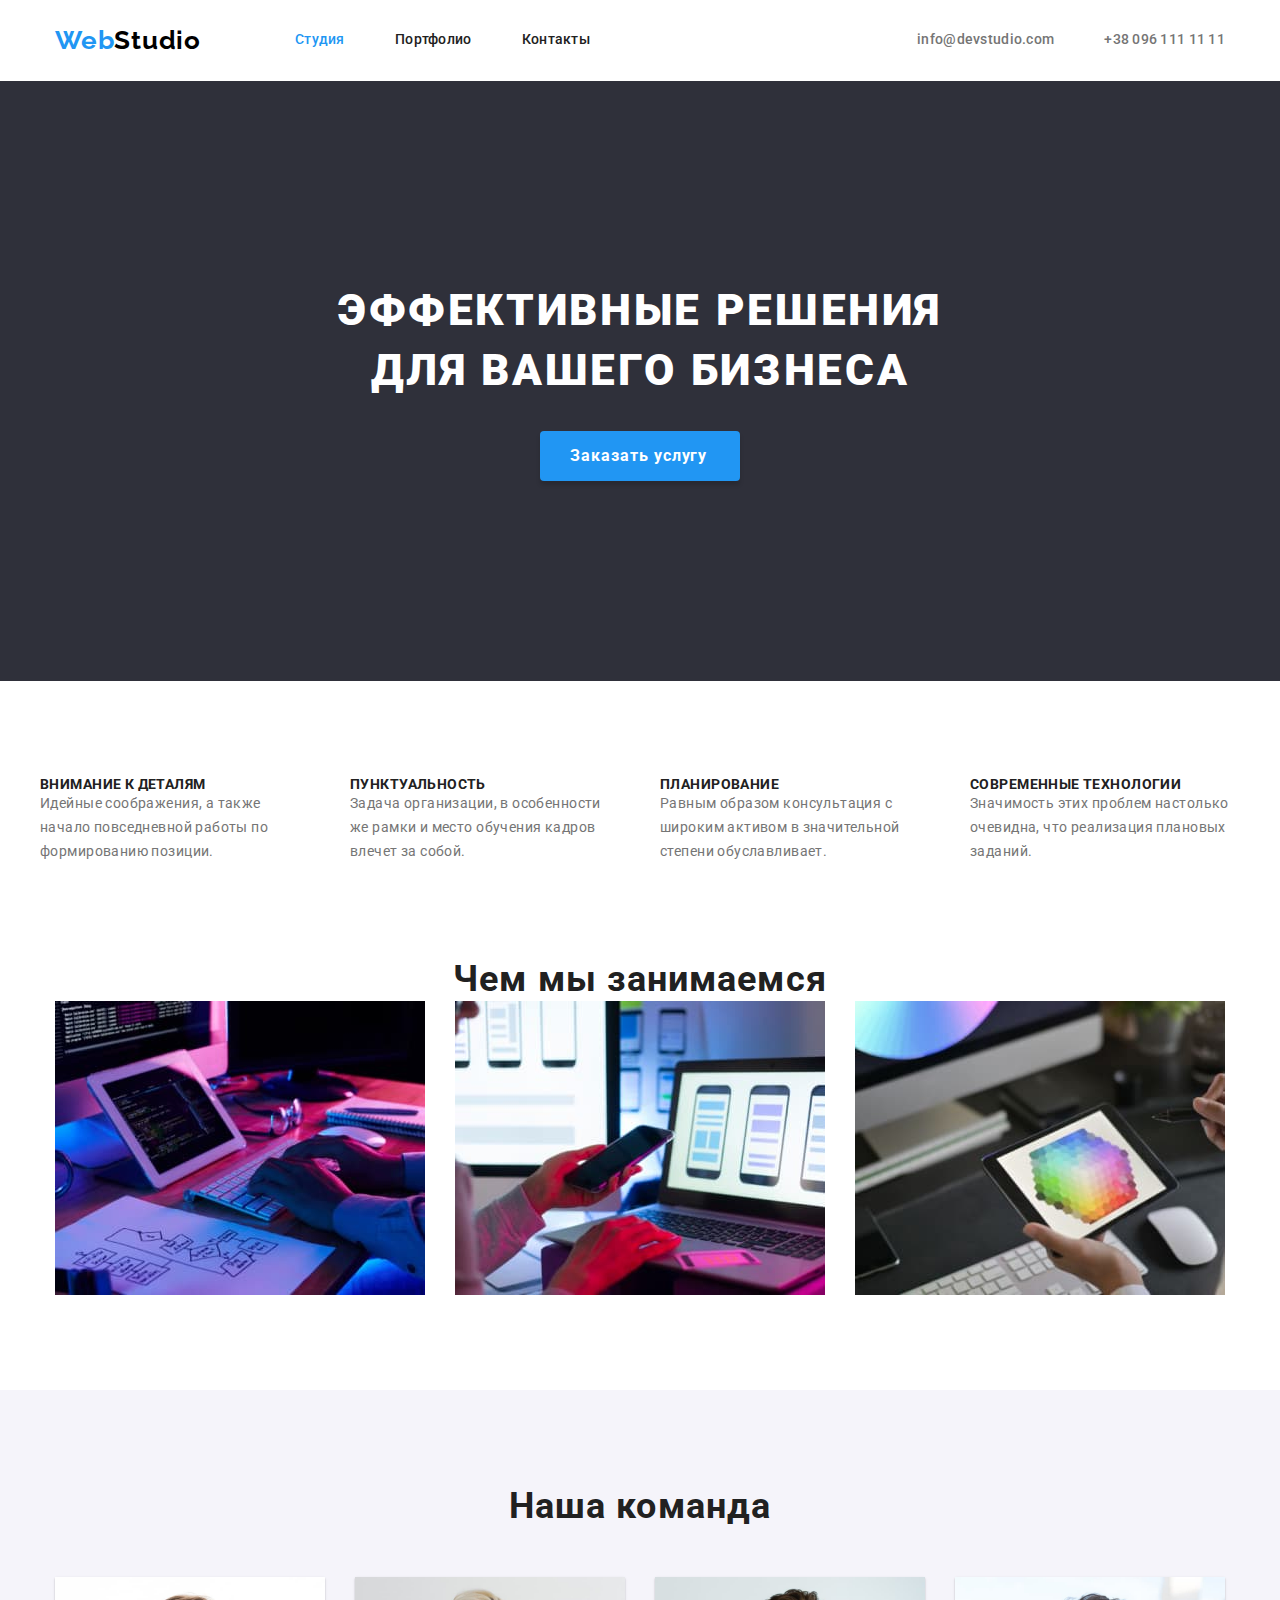
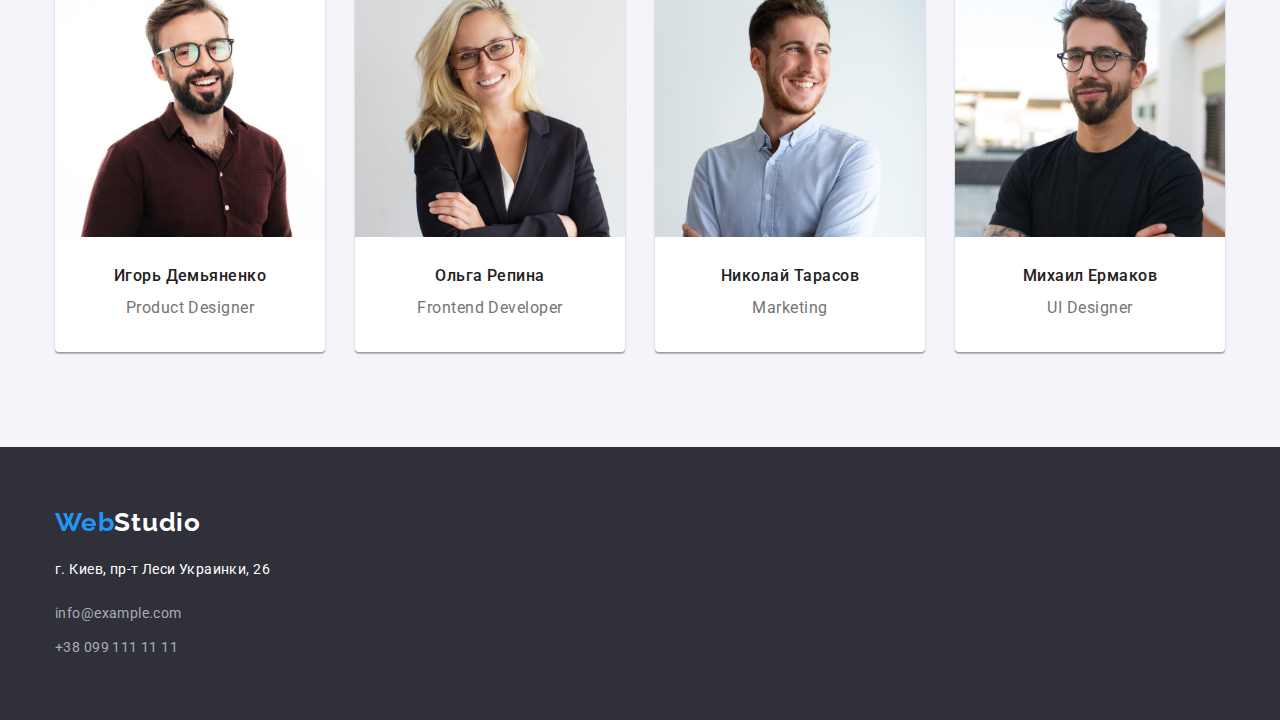
==== commit 5cf26e18: "rev. 2.0" ====
--- a/index.html
+++ b/index.html
@@ -17,9 +17,9 @@
     <link rel="stylesheet" href="./css/styles.css">
 </head>
 
-<body>
+<body class="body">
     <header class="page-header">
-        <div class="container header-container">
+        <section class="header-container container">
             <a class="logo link" href="./index.html">Web<span style="color:#000000 ;">Studio</span></a>
             <nav class="header-nav">
                 <ul class="header-list list">
@@ -29,23 +29,25 @@
                 </ul>
             </nav>
         
-        <ul class="header-mail-tel list">
-            <li class="header-contacts"><a class="header-contacts-links link" href="mailto:info@devstudio.com">info@devstudio.com</a></li>
-            <li class="header-contacts"><a class="header-contacts-links link" href="tel:+380961111111">+38 096 111 11 11</a></li>
-        </ul>
-        </div>
+            <ul class="header-mail-tel list">
+                <li class="header-contacts"><a class="header-contacts-links link" href="mailto:info@devstudio.com">info@devstudio.com</a></li>
+                <li class="header-contacts"><a class="header-contacts-links link" href="tel:+380961111111">+38 096 111 11 11</a></li>
+            </ul>
+        </section>
     </header>
 
 <!-- уникальный контент -->
     <main>
         <!-- шапка -->
-        <section class="solution-block">
-            <h1 class="main-title">Эффективные решения для вашего бизнеса</h1>
-            <button class="btn" type="button">Заказать услугу</button>
+        <section class="solution">
+            <div class="solution-block container">
+                <h1 class="main-title">Эффективные решения для вашего бизнеса</h1>
+                <button class="btn" type="button">Заказать услугу</button>
+            </div>
         </section>
 
         <!-- особенности -->
-        <section class="container body-sections">
+        <section class="body-sections">
             <h2 hidden>Особенности</h2>
 
             <ul class="container difference-list list">
@@ -66,19 +68,20 @@
                     <p class="difference-list-paragraph">Значимость этих проблем настолько очевидна, что реализация плановых заданий.</p>
                 </li>
             </ul>
-        </section>
+        <!-- </section> -->
 
         <!-- чем мы занимаемся -->
-        <section class="container whatwedo body-sections">
-            <h2 class="body-headers">Чем мы занимаемся</h2>
-            <ul class="whatwedo-list list">
-                <li class="whatwedo-list-items"><a href=""><img width="370" height="294" src="./images/mainpage/chemzanimaesya1.jpg"
-                     alt="человек набирает код на компьютере"></a></li>
-                <li class="whatwedo-list-items"><a href=""><img width="370" height="294" src="./images/mainpage/chemzanimaesya2.jpg"
-                     alt="человек разрабатывает дизайн приложения для смартфона"></a></li>
-                <li class="whatwedo-list-items"><a href=""><img width="370" height="294" src="./images/mainpage/chemzanimaesya3.jpg"
-                     alt="человек подбирает на планшете цветовую гамму для дизайна"></a></li>
-            </ul>
+            <section class="container whatwedo">
+                <h2 class="body-headers">Чем мы занимаемся</h2>
+                <ul class="whatwedo-list list">
+                    <li class="whatwedo-list-items"><a href=""><img width="370" height="294" src="./images/mainpage/chemzanimaesya1.jpg"
+                        alt="человек набирает код на компьютере"></a></li>
+                    <li class="whatwedo-list-items"><a href=""><img width="370" height="294" src="./images/mainpage/chemzanimaesya2.jpg"
+                        alt="человек разрабатывает дизайн приложения для смартфона"></a></li>
+                    <li class="whatwedo-list-items"><a href=""><img width="370" height="294" src="./images/mainpage/chemzanimaesya3.jpg"
+                        alt="человек подбирает на планшете цветовую гамму для дизайна"></a></li>
+                </ul>
+            </section>
         </section>
 
         <!-- наша команда -->
--- a/css/styles.css
+++ b/css/styles.css
@@ -38,24 +38,38 @@
 }
 
 
+.page-header {
+    display: flex;
+    padding-top: 25px;
+    padding-bottom: 25px;
+    justify-content: center;
+
+    /* border-bottom: 1px solid #ECECEC; */
+}
+
+.page-main {
+    display: flex;
+    justify-content: center;
+}
+
 .container {
-    display: flex;
+    /* display: flex; */
 	width: 1200px;
 	padding-left: 15px;
 	padding-right: 15px;
-	margin-left: auto;
-	margin-right: auto;
+	/* margin-left: auto;
+	margin-right: auto; */
 	/* outline: 1px solid red; */
 }
 .header-container {
 	display: flex;
 	align-items: center;
     /* outline: 1px solid red; */
-	margin-left: auto;
-	margin-right: auto;
-    width: 1600px;
-    padding: 25px 215px;
-    border-bottom: 1px solid #ECECEC;
+	/* margin-left: auto;
+	margin-right: auto; */
+    /* width: 1600px; */
+    /* padding: 25px 215px; */
+
 
 }
 
@@ -147,12 +161,16 @@
     letter-spacing: 0.02em;
 }
 
+.solution {
+    display: flex;
+    padding: 200px 0px;
+    /* justify-content: center; */
+}
 
 .solution-block {
     display: flex;
     flex-direction: column;
-    width: 1600px;
-    padding: 200px 450px;
+    /* width: 1600px; */
     align-items: center;
     justify-content: stretch;
     margin-left: auto;
@@ -182,7 +200,7 @@
     position: relative;
 }
 
-.solution-block,
+.solution,
 .footer {
     background-color: var(--header-footer);
 }
@@ -195,8 +213,9 @@
     letter-spacing: 0.06em;
     text-transform: uppercase;
     margin-top: 0px;
-    margin-bottom: 30px;
+    padding-bottom: 30px;
     color: #FFFFFF;
+    width: 695px;
 }
 
 
@@ -229,14 +248,20 @@
 }
 
 .body-sections{
-    margin-top: 95px;
+    /* margin-top: 95px; */
+    /* justify-content: center; */
+    padding: 95px 0px;
+    margin-left: auto;
+	margin-right: auto;
 }
 
 .difference-list {
     display: flex;
-    padding: 0px;
-    margin-bottom: 0px;
-    justify-content: space-between;
+    /* padding-bottom: 0px; */
+    /* margin-bottom: 0px; */
+    justify-content: space-between;
+    margin-left: auto;
+	margin-right: auto;
 }
 
 .difference-list-items {
@@ -264,20 +289,24 @@
 .whatwedo {
     display: flex;
     flex-direction: column;
+    /* position: relative; */
+    margin-left: auto;
+	margin-right: auto;
+    margin-top: 95px;
 }
 
 .whatwedo-list {
     display: flex;
     justify-content: space-between;
-    margin-top: 50px;
-    margin-bottom: 0px;
+    /* margin-top: 50px;
+    margin-bottom: 0px; */
 }
 
 .command {
     display: flex;
     flex-direction: column;
-    width: 1600px;
-    padding: 95px 0px;
+    /* width: 1600px; */
+    /* padding: 95px 0px; */
     align-items: center;
     justify-content: stretch;
     margin-left: auto;
@@ -355,9 +384,9 @@
 .footer {
 display: flex;
 flex-direction: column;
-width: 1600px;
-margin-left: auto;
-margin-right: auto;
+/* width: 1600px; */
+/* margin-left: auto;
+margin-right: auto; */
 padding-top: 60px;
 padding-bottom: 60px;
 }
@@ -366,6 +395,8 @@
     display: flex;
     flex-direction: column;
     max-width: max-content;
+    margin-left: auto;
+    margin-right: auto;
 }
 
 .footer-contacts {
@@ -379,7 +410,7 @@
 
 .footer-contacts-el:last-child {
     margin-top: 10px;
-    border: 1px dashed rgb(22, 0, 100);
+    /* border: 1px dashed rgb(22, 0, 100); */
 }
 
 
@@ -391,10 +422,17 @@
 
 /* portfolio */
 
+.portfolio-all {
+    display: flex;
+    flex-direction: column;
+}
+
 .portfolio-main-block {
     display: flex;
     flex-direction: column;
-    margin-top: 95px;
+    /* margin-top: 95px; */
+    margin-left: auto;
+    margin-right: auto;
 }
 
 .portfolio-buttons {
@@ -405,7 +443,7 @@
     margin-left: auto;
     margin-right: auto;
     justify-content: space-between;
-    padding-bottom: 16px;
+    /* padding-bottom: 16px; */
 }
 
 .filters-btn {
@@ -421,15 +459,16 @@
 .cards-netting {
     display: flex;
     flex-wrap: wrap;
-    margin: calc(-1 * var(--indent) / 2);
-    margin-top: 35px;
-    margin-bottom: 95px;
+    /* margin: calc(-1 * var(--indent) / 2); */
+    padding-top: 50px;
+    padding-bottom: 95px;
   }
   .card-netting-item {
     display: flex;
     flex-direction: column;
     flex-basis: calc((100% - var(--indent) * var(--items)) / var(--items));
     margin: calc(var(--indent) / 2);
+    border: 1px solid #EEEEEE;
   }
 .proj-names {
     font-weight: 700;
--- a/css/styles.css
+++ b/css/styles.css
@@ -38,24 +38,38 @@
 }
 
 
+.page-header {
+    display: flex;
+    padding-top: 25px;
+    padding-bottom: 25px;
+    justify-content: center;
+
+    /* border-bottom: 1px solid #ECECEC; */
+}
+
+.page-main {
+    display: flex;
+    justify-content: center;
+}
+
 .container {
-    display: flex;
+    /* display: flex; */
 	width: 1200px;
 	padding-left: 15px;
 	padding-right: 15px;
-	margin-left: auto;
-	margin-right: auto;
+	/* margin-left: auto;
+	margin-right: auto; */
 	/* outline: 1px solid red; */
 }
 .header-container {
 	display: flex;
 	align-items: center;
     /* outline: 1px solid red; */
-	margin-left: auto;
-	margin-right: auto;
-    width: 1600px;
-    padding: 25px 215px;
-    border-bottom: 1px solid #ECECEC;
+	/* margin-left: auto;
+	margin-right: auto; */
+    /* width: 1600px; */
+    /* padding: 25px 215px; */
+
 
 }
 
@@ -147,12 +161,16 @@
     letter-spacing: 0.02em;
 }
 
+.solution {
+    display: flex;
+    padding: 200px 0px;
+    /* justify-content: center; */
+}
 
 .solution-block {
     display: flex;
     flex-direction: column;
-    width: 1600px;
-    padding: 200px 450px;
+    /* width: 1600px; */
     align-items: center;
     justify-content: stretch;
     margin-left: auto;
@@ -182,7 +200,7 @@
     position: relative;
 }
 
-.solution-block,
+.solution,
 .footer {
     background-color: var(--header-footer);
 }
@@ -195,8 +213,9 @@
     letter-spacing: 0.06em;
     text-transform: uppercase;
     margin-top: 0px;
-    margin-bottom: 30px;
+    padding-bottom: 30px;
     color: #FFFFFF;
+    width: 695px;
 }
 
 
@@ -229,14 +248,20 @@
 }
 
 .body-sections{
-    margin-top: 95px;
+    /* margin-top: 95px; */
+    /* justify-content: center; */
+    padding: 95px 0px;
+    margin-left: auto;
+	margin-right: auto;
 }
 
 .difference-list {
     display: flex;
-    padding: 0px;
-    margin-bottom: 0px;
-    justify-content: space-between;
+    /* padding-bottom: 0px; */
+    /* margin-bottom: 0px; */
+    justify-content: space-between;
+    margin-left: auto;
+	margin-right: auto;
 }
 
 .difference-list-items {
@@ -264,20 +289,24 @@
 .whatwedo {
     display: flex;
     flex-direction: column;
+    /* position: relative; */
+    margin-left: auto;
+	margin-right: auto;
+    margin-top: 95px;
 }
 
 .whatwedo-list {
     display: flex;
     justify-content: space-between;
-    margin-top: 50px;
-    margin-bottom: 0px;
+    /* margin-top: 50px;
+    margin-bottom: 0px; */
 }
 
 .command {
     display: flex;
     flex-direction: column;
-    width: 1600px;
-    padding: 95px 0px;
+    /* width: 1600px; */
+    /* padding: 95px 0px; */
     align-items: center;
     justify-content: stretch;
     margin-left: auto;
@@ -355,9 +384,9 @@
 .footer {
 display: flex;
 flex-direction: column;
-width: 1600px;
-margin-left: auto;
-margin-right: auto;
+/* width: 1600px; */
+/* margin-left: auto;
+margin-right: auto; */
 padding-top: 60px;
 padding-bottom: 60px;
 }
@@ -366,6 +395,8 @@
     display: flex;
     flex-direction: column;
     max-width: max-content;
+    margin-left: auto;
+    margin-right: auto;
 }
 
 .footer-contacts {
@@ -379,7 +410,7 @@
 
 .footer-contacts-el:last-child {
     margin-top: 10px;
-    border: 1px dashed rgb(22, 0, 100);
+    /* border: 1px dashed rgb(22, 0, 100); */
 }
 
 
@@ -391,10 +422,17 @@
 
 /* portfolio */
 
+.portfolio-all {
+    display: flex;
+    flex-direction: column;
+}
+
 .portfolio-main-block {
     display: flex;
     flex-direction: column;
-    margin-top: 95px;
+    /* margin-top: 95px; */
+    margin-left: auto;
+    margin-right: auto;
 }
 
 .portfolio-buttons {
@@ -405,7 +443,7 @@
     margin-left: auto;
     margin-right: auto;
     justify-content: space-between;
-    padding-bottom: 16px;
+    /* padding-bottom: 16px; */
 }
 
 .filters-btn {
@@ -421,15 +459,16 @@
 .cards-netting {
     display: flex;
     flex-wrap: wrap;
-    margin: calc(-1 * var(--indent) / 2);
-    margin-top: 35px;
-    margin-bottom: 95px;
+    /* margin: calc(-1 * var(--indent) / 2); */
+    padding-top: 50px;
+    padding-bottom: 95px;
   }
   .card-netting-item {
     display: flex;
     flex-direction: column;
     flex-basis: calc((100% - var(--indent) * var(--items)) / var(--items));
     margin: calc(var(--indent) / 2);
+    border: 1px solid #EEEEEE;
   }
 .proj-names {
     font-weight: 700;
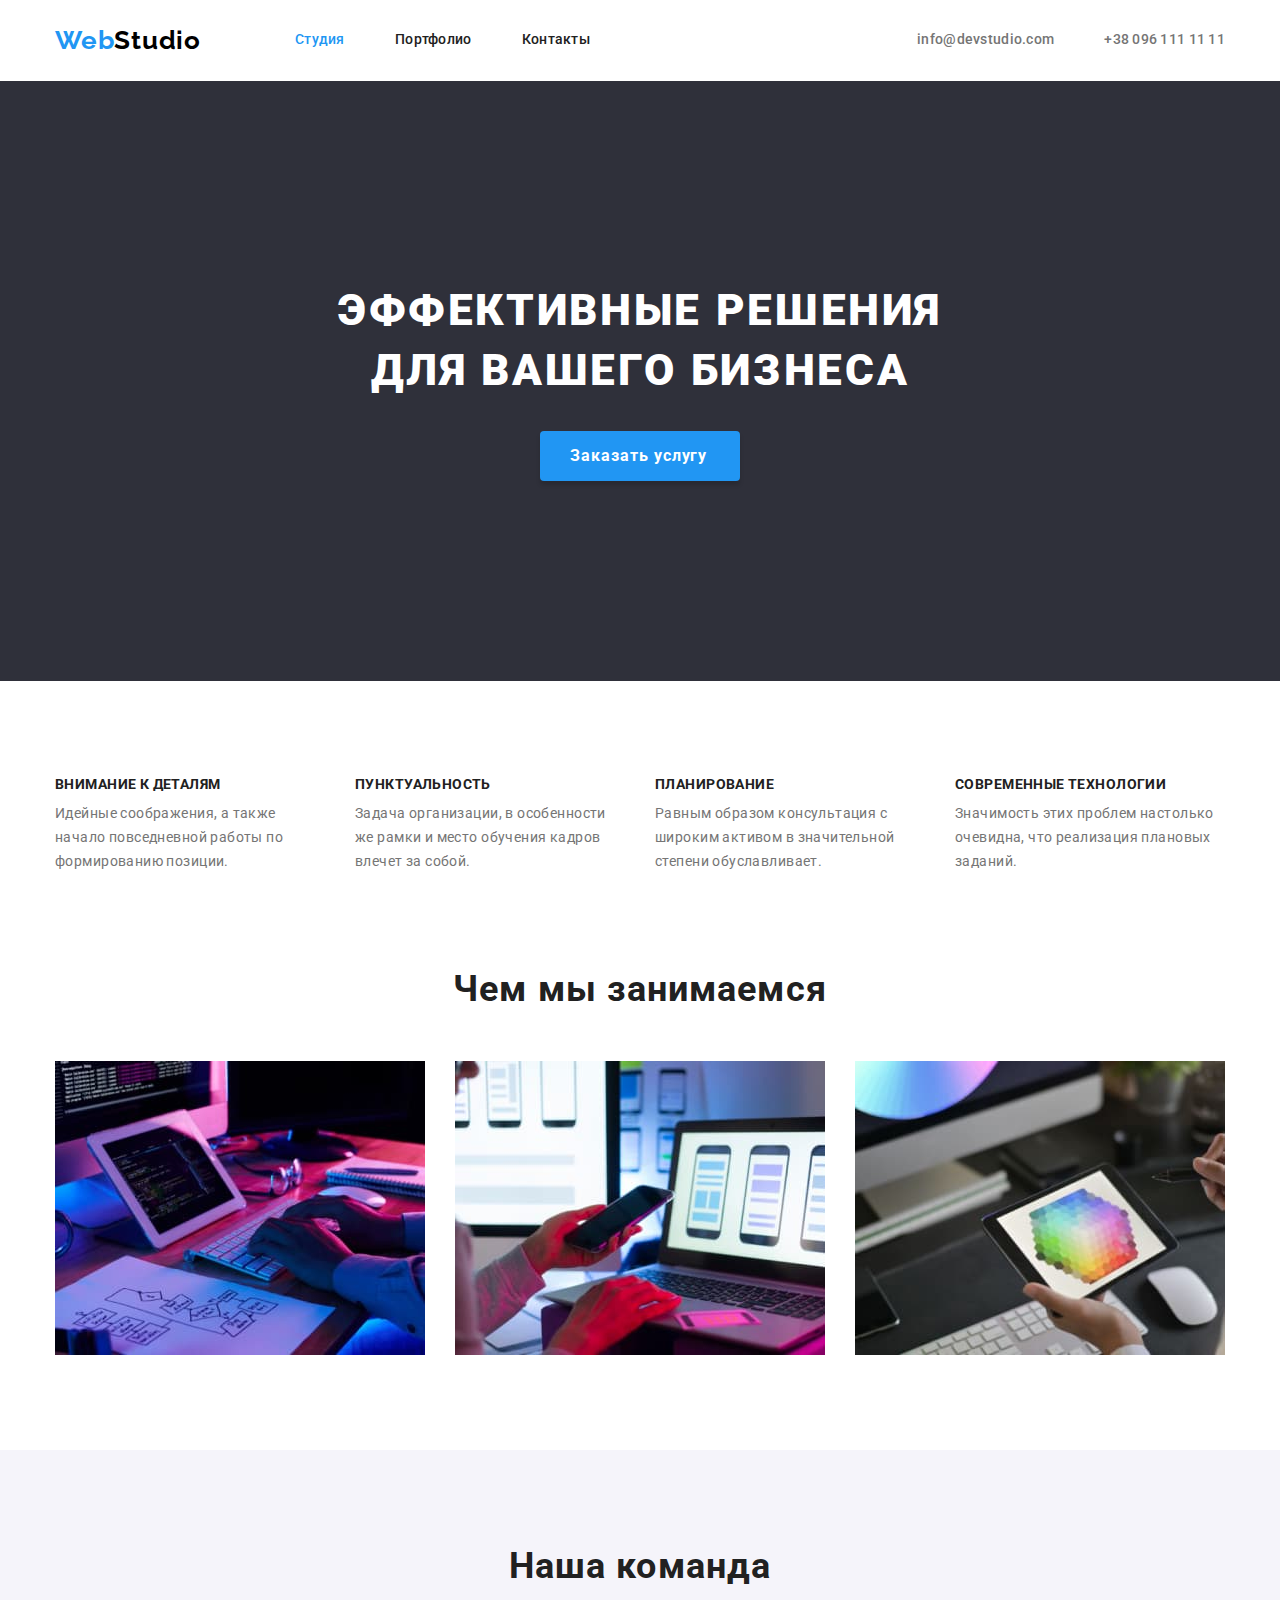
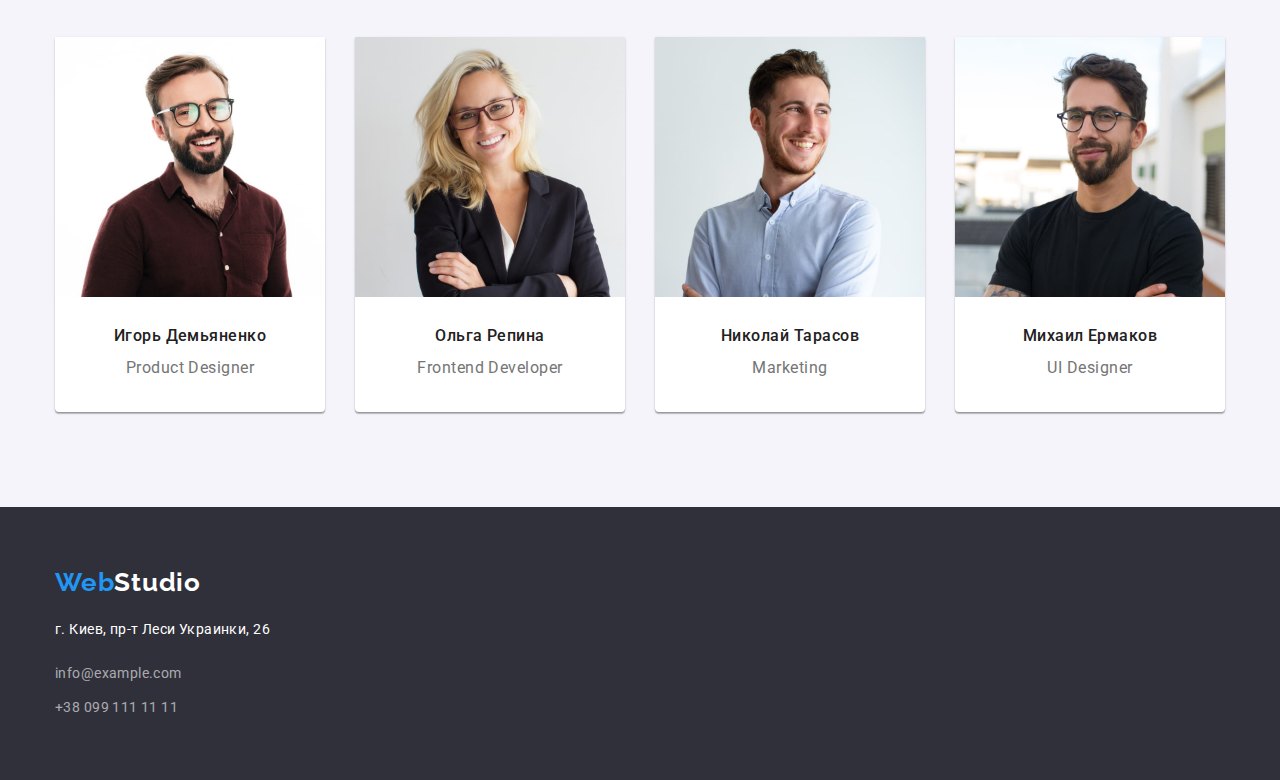
==== commit 9e8e6dba: "rev. 3.0" ====
--- a/index.html
+++ b/index.html
@@ -47,10 +47,10 @@
         </section>
 
         <!-- особенности -->
-        <section class="body-sections">
+        <section class="difference">
             <h2 hidden>Особенности</h2>
 
-            <ul class="container difference-list list">
+            <ul class="difference-list container list">
                 <li class="difference-list-items">
                     <h3 class="difference-list-header">Внимание к деталям</h3>
                     <p class="difference-list-paragraph">Идейные соображения, а также начало повседневной работы по формированию позиции.</p>
@@ -68,25 +68,22 @@
                     <p class="difference-list-paragraph">Значимость этих проблем настолько очевидна, что реализация плановых заданий.</p>
                 </li>
             </ul>
-        <!-- </section> -->
-
+        </section>
         <!-- чем мы занимаемся -->
-            <section class="container whatwedo">
-                <h2 class="body-headers">Чем мы занимаемся</h2>
-                <ul class="whatwedo-list list">
-                    <li class="whatwedo-list-items"><a href=""><img width="370" height="294" src="./images/mainpage/chemzanimaesya1.jpg"
-                        alt="человек набирает код на компьютере"></a></li>
-                    <li class="whatwedo-list-items"><a href=""><img width="370" height="294" src="./images/mainpage/chemzanimaesya2.jpg"
-                        alt="человек разрабатывает дизайн приложения для смартфона"></a></li>
-                    <li class="whatwedo-list-items"><a href=""><img width="370" height="294" src="./images/mainpage/chemzanimaesya3.jpg"
-                        alt="человек подбирает на планшете цветовую гамму для дизайна"></a></li>
-                </ul>
-            </section>
+        <section class="whatwedo container">
+            <h2 class="body-headers">Чем мы занимаемся</h2>
+            <ul class="whatwedo-list list">
+                <li class="whatwedo-list-items"><a href=""><img width="370" height="294" src="./images/mainpage/chemzanimaesya1.jpg"
+                    alt="человек набирает код на компьютере"></a></li>
+                <li class="whatwedo-list-items"><a href=""><img width="370" height="294" src="./images/mainpage/chemzanimaesya2.jpg"
+                    alt="человек разрабатывает дизайн приложения для смартфона"></a></li>
+                <li class="whatwedo-list-items"><a href=""><img width="370" height="294" src="./images/mainpage/chemzanimaesya3.jpg"
+                    alt="человек подбирает на планшете цветовую гамму для дизайна"></a></li>
+            </ul>
         </section>
-
         <!-- наша команда -->
-        <section class="command body-sections">
-            <div class="command-block container">
+        <section class="command">
+            <div class="container">
                 <h2 class="body-headers">Наша команда</h2>
                     <ul class="command-list list">
                         <li class="command-cards">
@@ -122,9 +119,9 @@
 
     <!-- футер -->
     <footer class="footer">
-        <div class="footer-content container">
+        <div class="container">
             <a class="logo link" href="./index.html">Web<span style="color:#FFFFFF">Studio</span></a>
-                <div class="address-content container">
+                <div class="address-content">
                     <address class="address">
                         <p class="footer-address">г. Киев, пр-т Леси Украинки, 26</p>
                         <ul class="footer-list list">
--- a/css/styles.css
+++ b/css/styles.css
@@ -19,7 +19,6 @@
 body {
     font-family: Roboto, Raleway;
     background-color: white;
-    /* треба було зазначити тільки "color" чи "background-color" також підійде? */
 }
 
 /* reset */
@@ -39,38 +38,30 @@
 
 
 .page-header {
-    display: flex;
     padding-top: 25px;
     padding-bottom: 25px;
+ }
+
+ .page-header-line {
+    border-bottom: 1px solid #ECECEC;
+ }
+
+.page-main {
+    display: flex;
     justify-content: center;
-
-    /* border-bottom: 1px solid #ECECEC; */
-}
-
-.page-main {
-    display: flex;
-    justify-content: center;
 }
 
 .container {
-    /* display: flex; */
 	width: 1200px;
 	padding-left: 15px;
 	padding-right: 15px;
-	/* margin-left: auto;
-	margin-right: auto; */
+    margin-left: auto;
+    margin-right: auto;
 	/* outline: 1px solid red; */
 }
 .header-container {
 	display: flex;
 	align-items: center;
-    /* outline: 1px solid red; */
-	/* margin-left: auto;
-	margin-right: auto; */
-    /* width: 1600px; */
-    /* padding: 25px 215px; */
-
-
 }
 
 
@@ -118,7 +109,6 @@
     padding: 0px;
     width: 295px;
     margin-left: 95px;
-    /* border: 1px dashed darkgreen; */
     }
 
 
@@ -131,7 +121,6 @@
 }
 
 .header-contacts {
-    display: flex;
     font-weight: 500;
     font-size: 14px;
     line-height: 1.14;
@@ -146,15 +135,12 @@
 
 .header-contacts:not(:last-child) {
     margin-right: 50px;
-    /* border: 1px dashed darkgreen; */
 }
 .header-contacts:last-child {
     margin-right: 0px;
-    /* border: 1px dashed darkgreen; */
 }
 
 .header-list-items {
-    display: flex;
     font-weight: 500;
     font-size: 14px;
     line-height: 1.14;
@@ -162,17 +148,10 @@
 }
 
 .solution {
-    display: flex;
     padding: 200px 0px;
-    /* justify-content: center; */
 }
 
 .solution-block {
-    display: flex;
-    flex-direction: column;
-    /* width: 1600px; */
-    align-items: center;
-    justify-content: stretch;
     margin-left: auto;
 	margin-right: auto;
 }
@@ -197,7 +176,8 @@
     min-width: 200px;
     max-width: max-content;
     padding: 10px 30px;
-    position: relative;
+    margin-left: auto;
+    margin-right: auto;
 }
 
 .solution,
@@ -212,10 +192,12 @@
     text-align: center;
     letter-spacing: 0.06em;
     text-transform: uppercase;
-    margin-top: 0px;
     padding-bottom: 30px;
     color: #FFFFFF;
     width: 695px;
+    margin-top: 0px;
+    margin-left: auto;
+    margin-right: auto;
 }
 
 
@@ -247,26 +229,21 @@
     ;
 }
 
-.body-sections{
-    /* margin-top: 95px; */
-    /* justify-content: center; */
+.difference{
     padding: 95px 0px;
+
+}
+
+.difference-list {
+    display: flex;
+    justify-content: space-between;
     margin-left: auto;
 	margin-right: auto;
-}
-
-.difference-list {
-    display: flex;
-    /* padding-bottom: 0px; */
-    /* margin-bottom: 0px; */
-    justify-content: space-between;
-    margin-left: auto;
-	margin-right: auto;
+    padding-left: 15px;
+    padding-right: 15px;
 }
 
 .difference-list-items {
-    display: flex;
-    flex-direction: column;
     width: 270px;
 }
 
@@ -277,6 +254,7 @@
     letter-spacing: 0.03em;
     text-transform: uppercase;
     color: #212121;
+    margin-bottom: 10px;
 }
 
 .difference-list-paragraph {
@@ -287,35 +265,19 @@
 }
 
 .whatwedo {
-    display: flex;
-    flex-direction: column;
-    /* position: relative; */
     margin-left: auto;
 	margin-right: auto;
-    margin-top: 95px;
+    padding-bottom: 95px;
 }
 
 .whatwedo-list {
     display: flex;
     justify-content: space-between;
-    /* margin-top: 50px;
-    margin-bottom: 0px; */
+    margin-top: 50px;
 }
 
 .command {
-    display: flex;
-    flex-direction: column;
-    /* width: 1600px; */
-    /* padding: 95px 0px; */
-    align-items: center;
-    justify-content: stretch;
-    margin-left: auto;
-	margin-right: auto;
-}
-
-.command-block {
-    display: flex;
-    flex-direction: column;
+    padding: 95px 0px;
 }
 
 .command-list {
@@ -365,8 +327,6 @@
 }
 
 .address {
-    display: flex;
-    flex-direction: column;
     font-style: normal;
     font-size: 14px;
     line-height: 1.71;
@@ -375,42 +335,24 @@
 }
 
 .address-content {
-    display: flex;
-    flex-direction: column;
     margin-top: 20px;
     padding: 0px;
 }
 
 .footer {
-display: flex;
-flex-direction: column;
-/* width: 1600px; */
-/* margin-left: auto;
-margin-right: auto; */
 padding-top: 60px;
 padding-bottom: 60px;
 }
 
-.footer-content {
-    display: flex;
-    flex-direction: column;
-    max-width: max-content;
-    margin-left: auto;
-    margin-right: auto;
-}
-
 .footer-contacts {
-    display: flex;
     font-size: 14px;
     line-height: 1.71;
     letter-spacing: 0.03em;
     color: rgba(255, 255, 255, 0.6);
-    /* border: 1px dashed darkgreen; */
 }
 
 .footer-contacts-el:last-child {
     margin-top: 10px;
-    /* border: 1px dashed rgb(22, 0, 100); */
 }
 
 
@@ -423,14 +365,11 @@
 /* portfolio */
 
 .portfolio-all {
-    display: flex;
-    flex-direction: column;
+    padding-top: 95px;
+    padding-bottom: 95px;
 }
 
 .portfolio-main-block {
-    display: flex;
-    flex-direction: column;
-    /* margin-top: 95px; */
     margin-left: auto;
     margin-right: auto;
 }
@@ -443,25 +382,19 @@
     margin-left: auto;
     margin-right: auto;
     justify-content: space-between;
-    /* padding-bottom: 16px; */
 }
 
 .filters-btn {
     padding: 6px 22px;
-    /* margin-bottom: 35px; */
 }
 
 .proj-cards {
-    display: flex;
-    /* margin-top: 35px; */
+    margin-top: 35px;
 }
 
 .cards-netting {
     display: flex;
     flex-wrap: wrap;
-    /* margin: calc(-1 * var(--indent) / 2); */
-    padding-top: 50px;
-    padding-bottom: 95px;
   }
   .card-netting-item {
     display: flex;
@@ -479,8 +412,6 @@
 }
 
 .cards-text {
-    display: flex;
-    flex-direction: column;
     padding: 20px 24px;
 }
 
--- a/css/styles.css
+++ b/css/styles.css
@@ -19,7 +19,6 @@
 body {
     font-family: Roboto, Raleway;
     background-color: white;
-    /* треба було зазначити тільки "color" чи "background-color" також підійде? */
 }
 
 /* reset */
@@ -39,38 +38,30 @@
 
 
 .page-header {
-    display: flex;
     padding-top: 25px;
     padding-bottom: 25px;
+ }
+
+ .page-header-line {
+    border-bottom: 1px solid #ECECEC;
+ }
+
+.page-main {
+    display: flex;
     justify-content: center;
-
-    /* border-bottom: 1px solid #ECECEC; */
-}
-
-.page-main {
-    display: flex;
-    justify-content: center;
 }
 
 .container {
-    /* display: flex; */
 	width: 1200px;
 	padding-left: 15px;
 	padding-right: 15px;
-	/* margin-left: auto;
-	margin-right: auto; */
+    margin-left: auto;
+    margin-right: auto;
 	/* outline: 1px solid red; */
 }
 .header-container {
 	display: flex;
 	align-items: center;
-    /* outline: 1px solid red; */
-	/* margin-left: auto;
-	margin-right: auto; */
-    /* width: 1600px; */
-    /* padding: 25px 215px; */
-
-
 }
 
 
@@ -118,7 +109,6 @@
     padding: 0px;
     width: 295px;
     margin-left: 95px;
-    /* border: 1px dashed darkgreen; */
     }
 
 
@@ -131,7 +121,6 @@
 }
 
 .header-contacts {
-    display: flex;
     font-weight: 500;
     font-size: 14px;
     line-height: 1.14;
@@ -146,15 +135,12 @@
 
 .header-contacts:not(:last-child) {
     margin-right: 50px;
-    /* border: 1px dashed darkgreen; */
 }
 .header-contacts:last-child {
     margin-right: 0px;
-    /* border: 1px dashed darkgreen; */
 }
 
 .header-list-items {
-    display: flex;
     font-weight: 500;
     font-size: 14px;
     line-height: 1.14;
@@ -162,17 +148,10 @@
 }
 
 .solution {
-    display: flex;
     padding: 200px 0px;
-    /* justify-content: center; */
 }
 
 .solution-block {
-    display: flex;
-    flex-direction: column;
-    /* width: 1600px; */
-    align-items: center;
-    justify-content: stretch;
     margin-left: auto;
 	margin-right: auto;
 }
@@ -197,7 +176,8 @@
     min-width: 200px;
     max-width: max-content;
     padding: 10px 30px;
-    position: relative;
+    margin-left: auto;
+    margin-right: auto;
 }
 
 .solution,
@@ -212,10 +192,12 @@
     text-align: center;
     letter-spacing: 0.06em;
     text-transform: uppercase;
-    margin-top: 0px;
     padding-bottom: 30px;
     color: #FFFFFF;
     width: 695px;
+    margin-top: 0px;
+    margin-left: auto;
+    margin-right: auto;
 }
 
 
@@ -247,26 +229,21 @@
     ;
 }
 
-.body-sections{
-    /* margin-top: 95px; */
-    /* justify-content: center; */
+.difference{
     padding: 95px 0px;
+
+}
+
+.difference-list {
+    display: flex;
+    justify-content: space-between;
     margin-left: auto;
 	margin-right: auto;
-}
-
-.difference-list {
-    display: flex;
-    /* padding-bottom: 0px; */
-    /* margin-bottom: 0px; */
-    justify-content: space-between;
-    margin-left: auto;
-	margin-right: auto;
+    padding-left: 15px;
+    padding-right: 15px;
 }
 
 .difference-list-items {
-    display: flex;
-    flex-direction: column;
     width: 270px;
 }
 
@@ -277,6 +254,7 @@
     letter-spacing: 0.03em;
     text-transform: uppercase;
     color: #212121;
+    margin-bottom: 10px;
 }
 
 .difference-list-paragraph {
@@ -287,35 +265,19 @@
 }
 
 .whatwedo {
-    display: flex;
-    flex-direction: column;
-    /* position: relative; */
     margin-left: auto;
 	margin-right: auto;
-    margin-top: 95px;
+    padding-bottom: 95px;
 }
 
 .whatwedo-list {
     display: flex;
     justify-content: space-between;
-    /* margin-top: 50px;
-    margin-bottom: 0px; */
+    margin-top: 50px;
 }
 
 .command {
-    display: flex;
-    flex-direction: column;
-    /* width: 1600px; */
-    /* padding: 95px 0px; */
-    align-items: center;
-    justify-content: stretch;
-    margin-left: auto;
-	margin-right: auto;
-}
-
-.command-block {
-    display: flex;
-    flex-direction: column;
+    padding: 95px 0px;
 }
 
 .command-list {
@@ -365,8 +327,6 @@
 }
 
 .address {
-    display: flex;
-    flex-direction: column;
     font-style: normal;
     font-size: 14px;
     line-height: 1.71;
@@ -375,42 +335,24 @@
 }
 
 .address-content {
-    display: flex;
-    flex-direction: column;
     margin-top: 20px;
     padding: 0px;
 }
 
 .footer {
-display: flex;
-flex-direction: column;
-/* width: 1600px; */
-/* margin-left: auto;
-margin-right: auto; */
 padding-top: 60px;
 padding-bottom: 60px;
 }
 
-.footer-content {
-    display: flex;
-    flex-direction: column;
-    max-width: max-content;
-    margin-left: auto;
-    margin-right: auto;
-}
-
 .footer-contacts {
-    display: flex;
     font-size: 14px;
     line-height: 1.71;
     letter-spacing: 0.03em;
     color: rgba(255, 255, 255, 0.6);
-    /* border: 1px dashed darkgreen; */
 }
 
 .footer-contacts-el:last-child {
     margin-top: 10px;
-    /* border: 1px dashed rgb(22, 0, 100); */
 }
 
 
@@ -423,14 +365,11 @@
 /* portfolio */
 
 .portfolio-all {
-    display: flex;
-    flex-direction: column;
+    padding-top: 95px;
+    padding-bottom: 95px;
 }
 
 .portfolio-main-block {
-    display: flex;
-    flex-direction: column;
-    /* margin-top: 95px; */
     margin-left: auto;
     margin-right: auto;
 }
@@ -443,25 +382,19 @@
     margin-left: auto;
     margin-right: auto;
     justify-content: space-between;
-    /* padding-bottom: 16px; */
 }
 
 .filters-btn {
     padding: 6px 22px;
-    /* margin-bottom: 35px; */
 }
 
 .proj-cards {
-    display: flex;
-    /* margin-top: 35px; */
+    margin-top: 35px;
 }
 
 .cards-netting {
     display: flex;
     flex-wrap: wrap;
-    /* margin: calc(-1 * var(--indent) / 2); */
-    padding-top: 50px;
-    padding-bottom: 95px;
   }
   .card-netting-item {
     display: flex;
@@ -479,8 +412,6 @@
 }
 
 .cards-text {
-    display: flex;
-    flex-direction: column;
     padding: 20px 24px;
 }
 
